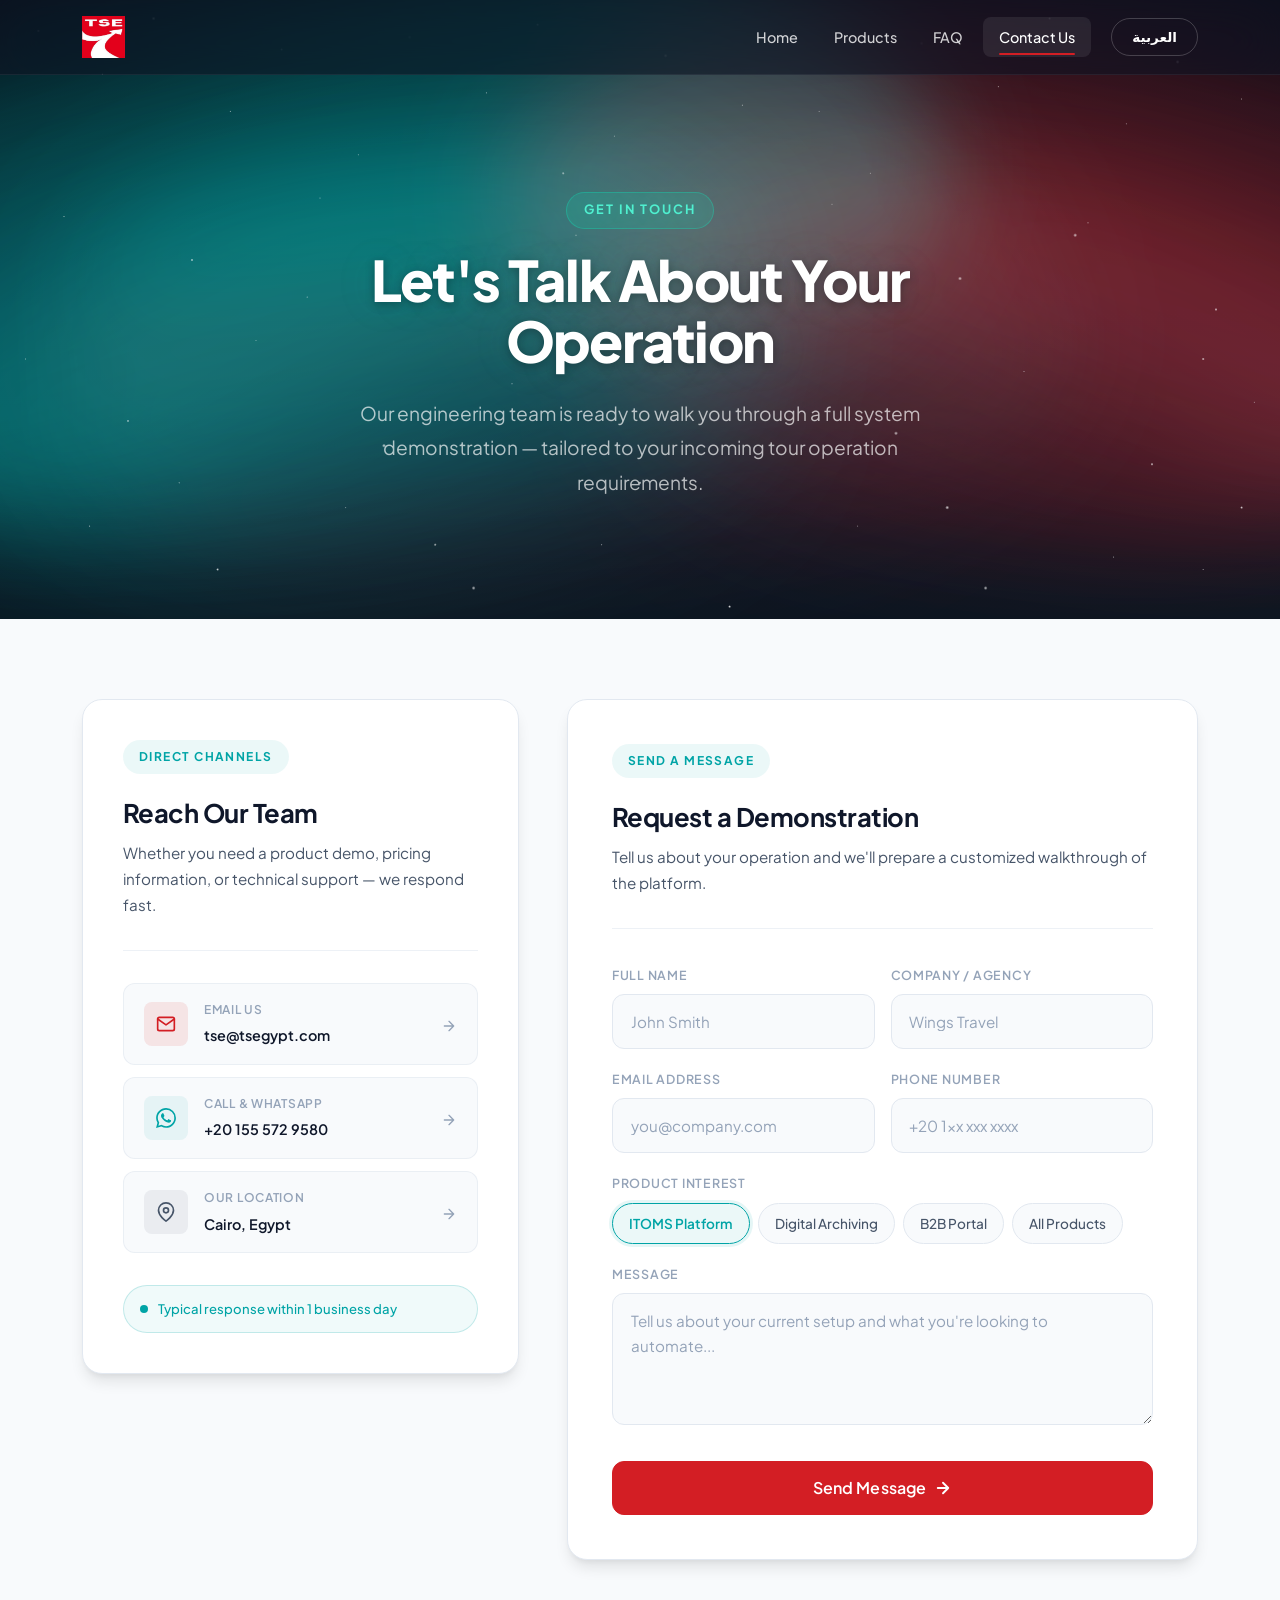
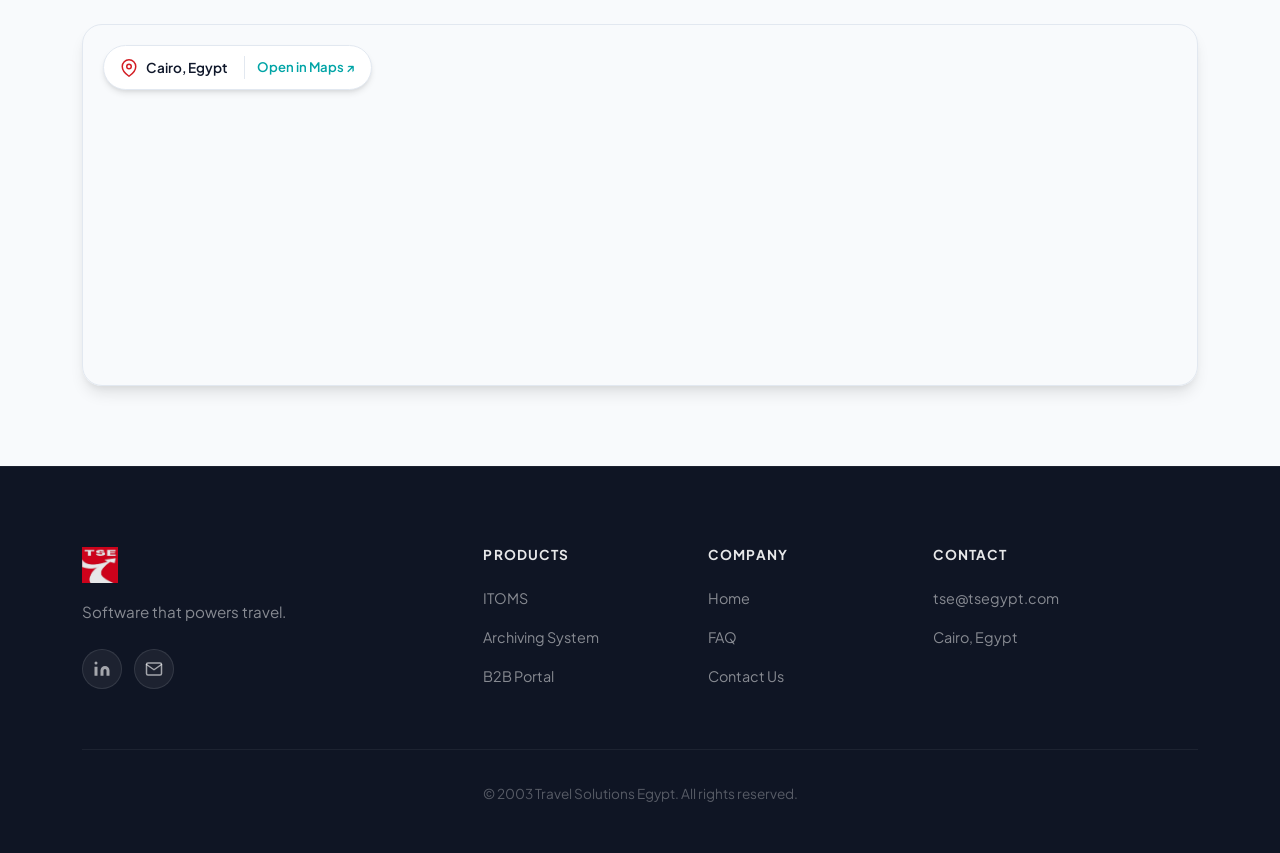
==== contact.html @ 6a57d306 "v0.8" ====
<!DOCTYPE html>
<html lang="en" dir="ltr" id="theme-html">

<head>
    <meta charset="UTF-8">
    <meta name="viewport" content="width=device-width, initial-scale=1.0">
    <meta name="description"
        content="Contact Travel Solutions Egypt — Get in touch with our engineering team for a system demonstration.">
    <title>Contact Us | TSE — Travel Solutions Egypt</title>
    <link rel="stylesheet" href="bootstrap-5.3.8-dist/css/bootstrap.min.css" id="bootstrap-ltr">
    <link rel="stylesheet" href="bootstrap-5.3.8-dist/css/bootstrap.rtl.min.css" id="bootstrap-rtl" disabled>
    <link rel="stylesheet" href="style.css">
    <link rel="stylesheet" href="contact.css">
    <link rel="preconnect" href="https://fonts.googleapis.com">
    <link rel="preconnect" href="https://fonts.gstatic.com" crossorigin>
    <script>
        (function () {
            const savedLang = localStorage.getItem('selectedLang') || 'en';
            if (savedLang === 'ar') {
                // 1. Set document attributes immediately
                document.documentElement.setAttribute('lang', 'ar');
                document.documentElement.setAttribute('dir', 'rtl');
                document.documentElement.classList.add('lang-loading');

                // 2. Disable LTR and enable RTL CSS immediately before layout builds
                const ltrCss = document.getElementById('bootstrap-ltr');
                const rtlCss = document.getElementById('bootstrap-rtl');
                if (ltrCss) ltrCss.setAttribute('disabled', 'true');
                if (rtlCss) rtlCss.removeAttribute('disabled');
            }
        })();
    </script>

    <style>
        .lang-loading body {
            opacity: 0 !important;
            visibility: hidden !important;
            transition: none !important;
        }
    </style>
</head>

<!-- data-active-page tells script.js to keep "Contact Us" highlighted no matter how far you scroll -->

<body data-active-page="contact.html">

    <!-- Back to Top Button -->
    <button id="back-to-top" class="back-to-top" aria-label="Back to top">
        <svg width="20" height="20" viewBox="0 0 24 24" fill="none" stroke="currentColor" stroke-width="2.5"
            stroke-linecap="round" stroke-linejoin="round">
            <path d="M18 15l-6-6-6 6" />
        </svg>
    </button>

    <!-- ========================================== -->
    <!--  CONTACT HERO                              -->
    <!-- ========================================== -->
    <header class="blended-hero-zone contact-hero-zone">
        <!-- Animated Background Elements -->
        <div class="hero-bg-elements">
            <div class="hero-orb orb-1"></div>
            <div class="hero-orb orb-2"></div>
            <div class="hero-orb orb-3"></div>
            <div class="hero-orb orb-4"></div>
            <div class="hero-orb orb-5"></div>
            <div class="hero-grid-overlay"></div>
        </div>

        <!-- Glass Navigation -->
        <nav class="navbar navbar-expand-lg navbar-dark navbar-glass fixed-top" id="main-nav">
            <div class="container">
                <a class="navbar-brand py-0" href="index.html">
                    <img src="images/TSE-Logo.png" alt="Travel Solutions Egypt" class="navbar-logo">
                </a>
                <button class="navbar-toggler border-0" type="button" data-bs-toggle="collapse"
                    data-bs-target="#navbarNav" aria-label="Toggle navigation">
                    <span class="navbar-toggler-icon"></span>
                </button>
                <div class="collapse navbar-collapse" id="navbarNav">
                    <ul class="navbar-nav ms-auto align-items-lg-center gap-1">
                        <li class="nav-item"><a class="nav-link" href="index.html" data-key="nav-home">Home</a></li>
                        <li class="nav-item"><a class="nav-link" href="products.html"
                                data-key="nav-products">Products</a></li>
                        <li class="nav-item"><a class="nav-link" href="faq.html" data-key="nav-faq">FAQ</a></li>
                        <li class="nav-item"><a class="nav-link active" href="contact.html"
                                data-key="nav-contact">Contact Us</a></li>
                        <li class="nav-item ms-lg-3">
                            <button class="lang-toggle-btn" id="lang-toggler" aria-label="Toggle language">
                                <span class="lang-toggle-text" data-key="toggleBtn">العربية</span>
                            </button>
                        </li>
                    </ul>
                </div>
            </div>
        </nav>

        <!-- Hero Text -->
        <div class="container">
            <div class="row justify-content-center text-center">
                <div class="col-lg-7 animate-on-scroll" data-animation="fade-up">
                    <span class="hero-eyebrow" data-key="contact-eyebrow">Get In Touch</span>
                    <h1 class="hero-title" data-key="contact-hero-title">Let's Talk About Your Operation</h1>
                    <p class="hero-description mx-auto" data-key="contact-hero-desc">
                        Our engineering team is ready to walk you through a full system demonstration — tailored to your
                        incoming tour operation requirements.
                    </p>
                </div>
            </div>
        </div>
    </header>

    <!-- ========================================== -->
    <!--  CONTACT MAIN CONTENT                      -->
    <!-- ========================================== -->
    <section class="contact-main-section">
        <div class="container">
            <div class="row g-5 align-items-start">

                <!-- LEFT: Contact Info -->
                <div class="col-lg-5 animate-on-scroll" data-animation="fade-right">
                    <div class="contact-info-panel">
                        <div class="contact-info-header">
                            <span class="section-eyebrow" data-key="contact-info-badge">Direct Channels</span>
                            <h2 class="contact-info-title" data-key="contact-info-title">Reach Our Team</h2>
                            <p class="contact-info-desc" data-key="contact-info-desc">
                                Whether you need a product demo, pricing information, or technical support — we respond
                                fast.
                            </p>
                        </div>

                        <div class="contact-channels">

                            <!-- Email -->
                            <a href="mailto:tse@tsegypt.com" class="contact-channel-item">
                                <div class="channel-icon-wrap channel-icon-red">
                                    <svg viewBox="0 0 24 24" fill="none" stroke="currentColor" stroke-width="2"
                                        stroke-linecap="round" stroke-linejoin="round">
                                        <path
                                            d="M4 4h16c1.1 0 2 .9 2 2v12c0 1.1-.9 2-2 2H4c-1.1 0-2-.9-2-2V6c0-1.1.9-2 2-2z" />
                                        <polyline points="22,6 12,13 2,6" />
                                    </svg>
                                </div>
                                <div class="channel-detail">
                                    <span class="channel-label" data-key="channel-email-label">Email Us</span>
                                    <span class="channel-value">tse@tsegypt.com</span>
                                </div>
                                <div class="channel-arrow">
                                    <svg width="16" height="16" viewBox="0 0 24 24" fill="none" stroke="currentColor"
                                        stroke-width="2" stroke-linecap="round" stroke-linejoin="round">
                                        <path d="M5 12h14M12 5l7 7-7 7" />
                                    </svg>
                                </div>
                            </a>

                            <!-- Phone / WhatsApp -->
                            <a href="https://wa.me/201555729580" target="_blank" class="contact-channel-item">
                                <div class="channel-icon-wrap channel-icon-teal">
                                    <svg viewBox="0 0 24 24" fill="currentColor">
                                        <path
                                            d="M17.472 14.382c-.297-.149-1.758-.867-2.03-.967-.273-.099-.471-.148-.67.15-.197.297-.767.966-.94 1.164-.173.199-.347.223-.644.075-.297-.15-1.255-.463-2.39-1.475-.883-.788-1.48-1.761-1.653-2.059-.173-.297-.018-.458.13-.606.134-.133.298-.347.446-.52.149-.174.198-.298.298-.497.099-.198.05-.371-.025-.52-.075-.149-.669-1.612-.916-2.207-.242-.579-.487-.5-.669-.51-.173-.008-.371-.01-.57-.01-.198 0-.52.074-.792.372-.272.297-1.04 1.016-1.04 2.479 0 1.462 1.065 2.875 1.213 3.074.149.198 2.096 3.2 5.077 4.487.709.306 1.262.489 1.694.625.712.227 1.36.195 1.871.118.571-.085 1.758-.719 2.006-1.413.248-.694.248-1.289.173-1.413-.074-.124-.272-.198-.57-.347m-5.421 7.403h-.004a9.87 9.87 0 01-5.031-1.378l-.361-.214-3.741.982.998-3.648-.235-.374a9.86 9.86 0 01-1.51-5.26c.001-5.45 4.436-9.884 9.888-9.884 2.64 0 5.122 1.03 6.988 2.898a9.825 9.825 0 012.893 6.994c-.003 5.45-4.437 9.884-9.885 9.884m8.413-18.297A11.815 11.815 0 0012.05 0C5.495 0 .16 5.335.157 11.892c0 2.096.547 4.142 1.588 5.945L.057 24l6.305-1.654a11.882 11.882 0 005.683 1.448h.005c6.554 0 11.89-5.335 11.893-11.893a11.821 11.821 0 00-3.48-8.413z" />
                                    </svg>
                                </div>
                                <div class="channel-detail">
                                    <span class="channel-label" data-key="channel-phone-label">Call & WhatsApp</span>
                                    <span class="channel-value" id="whatsappNo" dir="ltr">+20 155 572 9580</span>
                                </div>
                                <div class="channel-arrow">
                                    <svg width="16" height="16" viewBox="0 0 24 24" fill="none" stroke="currentColor"
                                        stroke-width="2" stroke-linecap="round" stroke-linejoin="round">
                                        <path d="M5 12h14M12 5l7 7-7 7" />
                                    </svg>
                                </div>
                            </a>

                            <!-- Location -->
                            <a href="https://maps.app.goo.gl/PY34VGBXzqY2Aspt9" target="_blank"
                                class="contact-channel-item">
                                <div class="channel-icon-wrap channel-icon-neutral">
                                    <svg viewBox="0 0 24 24" fill="none" stroke="currentColor" stroke-width="2"
                                        stroke-linecap="round" stroke-linejoin="round">
                                        <path d="M21 10c0 7-9 13-9 13s-9-6-9-13a9 9 0 0 1 18 0z" />
                                        <circle cx="12" cy="10" r="3" />
                                    </svg>
                                </div>
                                <div class="channel-detail">
                                    <span class="channel-label" data-key="channel-location-label">Our Location</span>
                                    <span class="channel-value" data-key="channel-location-value">Cairo, Egypt</span>
                                </div>
                                <div class="channel-arrow">
                                    <svg width="16" height="16" viewBox="0 0 24 24" fill="none" stroke="currentColor"
                                        stroke-width="2" stroke-linecap="round" stroke-linejoin="round">
                                        <path d="M5 12h14M12 5l7 7-7 7" />
                                    </svg>
                                </div>
                            </a>

                        </div>

                        <!-- Response time badge -->
                        <div class="response-badge">
                            <div class="response-dot"></div>
                            <span data-key="contact-response-time">Typical response within 1 business day</span>
                        </div>
                    </div>
                </div>

                <!-- RIGHT: Contact Form -->
                <div class="col-lg-7 animate-on-scroll" data-animation="fade-left">
                    <div class="contact-form-panel">

                        <div class="form-panel-header">
                            <span class="section-eyebrow" data-key="contact-form-badge">Send a Message</span>
                            <h2 class="form-panel-title" data-key="contact-form-title">Request a Demonstration</h2>
                            <p class="form-panel-desc" data-key="contact-form-desc">
                                Tell us about your operation and we'll prepare a customized walkthrough of the platform.
                            </p>
                        </div>

                        <form id="contact-form" novalidate>
                            <div class="row g-3">
                                <div class="col-sm-6">
                                    <div class="tse-form-group">
                                        <label class="tse-label" for="contact-name" data-key="form-name-label">Full
                                            Name</label>
                                        <input type="text" id="contact-name" name="name" class="tse-input"
                                            placeholder="John Smith" required autocomplete="name">
                                    </div>
                                </div>
                                <div class="col-sm-6">
                                    <div class="tse-form-group">
                                        <label class="tse-label" for="contact-company"
                                            data-key="form-company-label">Company / Agency</label>
                                        <input type="text" id="contact-company" name="company" class="tse-input"
                                            placeholder="Wings Travel" autocomplete="organization">
                                    </div>
                                </div>
                                <div class="col-sm-6">
                                    <div class="tse-form-group">
                                        <label class="tse-label" for="contact-email" data-key="form-email-label">Email
                                            Address</label>
                                        <input type="email" id="contact-email" name="email" class="tse-input"
                                            placeholder="you@company.com" required autocomplete="email">
                                    </div>
                                </div>
                                <div class="col-sm-6">
                                    <div class="tse-form-group">
                                        <label class="tse-label" for="contact-phone" data-key="form-phone-label">Phone
                                            Number</label>
                                        <input type="tel" id="contact-phone" name="phone" class="tse-input"
                                            placeholder="+20 1xx xxx xxxx" autocomplete="tel">
                                    </div>
                                </div>
                                <div class="col-12">
                                    <div class="tse-form-group">
                                        <label class="tse-label" data-key="form-interest-label">Product Interest</label>
                                        <div class="product-chips" role="group">
                                            <button type="button" class="product-chip active" data-value="ITOMS">ITOMS
                                                Platform</button>
                                            <button type="button" class="product-chip" data-value="Archiving">Digital
                                                Archiving</button>
                                            <button type="button" class="product-chip" data-value="B2B">B2B
                                                Portal</button>
                                            <button type="button" class="product-chip" data-value="All">All
                                                Products</button>
                                        </div>
                                        <input type="hidden" id="selected-product" name="product" value="ITOMS">
                                    </div>
                                </div>
                                <div class="col-12">
                                    <div class="tse-form-group">
                                        <label class="tse-label" for="contact-message"
                                            data-key="form-message-label">Message</label>
                                        <textarea id="contact-message" name="message" class="tse-input tse-textarea"
                                            rows="4"
                                            placeholder="Tell us about your current setup and what you're looking to automate..."
                                            required></textarea>
                                    </div>
                                </div>
                                <div class="col-12">
                                    <button type="submit" class="btn btn-red-action btn-lg w-100 contact-submit-btn"
                                        id="submit-btn">
                                        <span data-key="form-submit-label">Send Message</span>
                                        <svg width="18" height="18" viewBox="0 0 24 24" fill="none"
                                            stroke="currentColor" stroke-width="2.5" stroke-linecap="round"
                                            stroke-linejoin="round">
                                            <path d="M5 12h14M12 5l7 7-7 7" />
                                        </svg>
                                    </button>
                                </div>
                            </div>
                        </form>

                        <!-- Success State -->
                        <div class="form-success-state" id="form-success" hidden>
                            <div class="success-icon-wrap">
                                <svg width="32" height="32" viewBox="0 0 24 24" fill="none" stroke="currentColor"
                                    stroke-width="2.5" stroke-linecap="round" stroke-linejoin="round">
                                    <polyline points="20 6 9 17 4 12" />
                                </svg>
                            </div>
                            <h3 data-key="form-success-title">Message Sent!</h3>
                            <p data-key="form-success-desc">Thank you for reaching out. Our team will get back to you
                                within one business day.</p>
                        </div>

                    </div>
                </div>

            </div>
        </div>
    </section>

    <!-- ========================================== -->
    <!--  MAP STRIP                                  -->
    <!-- ========================================== -->
    <section class="map-section animate-on-scroll" data-animation="fade-up">
        <div class="container">
            <div class="map-wrapper">
                <!-- Clickable overlay link -->
                <a href="https://maps.app.goo.gl/PY34VGBXzqY2Aspt9" target="_blank" rel="noopener"
                    class="map-clickable-overlay" aria-label="Open location in Google Maps">
                    <span class="map-overlay-hint">
                        <svg width="20" height="20" viewBox="0 0 24 24" fill="none" stroke="currentColor"
                            stroke-width="2" stroke-linecap="round" stroke-linejoin="round">
                            <path d="M18 13v6a2 2 0 0 1-2 2H5a2 2 0 0 1-2-2V8a2 2 0 0 1 2-2h6" />
                            <polyline points="15 3 21 3 21 9" />
                            <line x1="10" y1="14" x2="21" y2="3" />
                        </svg>
                        <span data-key="map-open">Open in Maps ↗</span>
                    </span>
                </a>

                <div class="map-label-overlay">
                    <div class="map-label-content">
                        <svg width="18" height="18" viewBox="0 0 24 24" fill="none" stroke="currentColor"
                            stroke-width="2" stroke-linecap="round" stroke-linejoin="round">
                            <path d="M21 10c0 7-9 13-9 13s-9-6-9-13a9 9 0 0 1 18 0z" />
                            <circle cx="12" cy="10" r="3" />
                        </svg>
                        <span data-key="map-label">Cairo, Egypt</span>
                        <a href="https://maps.app.goo.gl/PY34VGBXzqY2Aspt9" target="_blank" rel="noopener"
                            class="map-open-link" data-key="map-open">Open in Maps ↗</a>
                    </div>
                </div>

                <iframe
                    src="https://www.google.com/maps/embed?pb=!1m18!1m12!1m3!1d110502.46789574597!2d31.18394905!3d30.05946025!2m3!1f0!2f0!3f0!3m2!1i1024!2i768!4f13.1!3m3!1m2!1s0x14583fa60b21beeb%3A0x79dfb296e8423bba!2sCairo%2C%20Cairo%20Governorate%2C%20Egypt!5e0!3m2!1sen!2seg!4v1700000000000!5m2!1sen!2seg"
                    width="100%" height="360" style="border:0;" allowfullscreen="" loading="lazy"
                    referrerpolicy="no-referrer-when-downgrade" title="TSE Location — Cairo, Egypt">
                </iframe>
            </div>
        </div>
    </section>

    <!-- ========================================== -->
    <!--  FOOTER  (identical to index.html)         -->
    <!-- ========================================== -->
    <!-- ========================================== -->
    <!--                 FOOTER                       -->
    <!-- ========================================== -->
    <footer class="site-footer">
        <div class="container">
            <div class="footer-grid">
                <div class="footer-brand">
                    <img src="images/TSE-Logo.png" alt="Travel Solutions Egypt" class="footer-logo">
                    <p class="footer-tagline">Software that powers travel.</p>
                    <div class="footer-social">
                        <a href="https://www.linkedin.com/company/travel-solutions-egypt" aria-label="LinkedIn"
                            class="social-link">
                            <svg viewBox="0 0 24 24" fill="currentColor">
                                <path
                                    d="M16 8a6 6 0 0 1 6 6v7h-4v-7a2 2 0 0 0-2-2 2 2 0 0 0-2 2v7h-4v-7a6 6 0 0 1 6-6z" />
                                <rect x="2" y="9" width="4" height="12" />
                                <circle cx="4" cy="4" r="2" />
                            </svg>
                        </a>

                        <a href="mailto:tse@tsegypt.com" aria-label="Email" class="social-link">
                            <svg viewBox="0 0 24 24" fill="none" stroke="currentColor" stroke-width="2"
                                stroke-linecap="round" stroke-linejoin="round">
                                <path d="M4 4h16c1.1 0 2 .9 2 2v12c0 1.1-.9 2-2 2H4c-1.1 0-2-.9-2-2V6c0-1.1.9-2 2-2z" />
                                <polyline points="22,6 12,13 2,6" />
                            </svg>
                        </a>
                    </div>
                </div>
                <div class="footer-links">
                    <h4 class="footer-heading" data-key="footer-products">Products</h4>
                    <ul>
                        <li><a href="products.html" data-key="footer-itoms">ITOMS</a></li>
                        <li><a href="products.html" data-key="footer-Archiving-System">Archiving System</a></li>
                        <li><a href="products.html" data-key="footer-B2B-Portal">B2B Portal</a></li>
                    </ul>
                </div>
                <div class="footer-links">
                    <h4 class="footer-heading" data-key="footer-company">Company</h4>
                    <ul>
                        <li><a href="index.html" data-key="nav-home">Home</a></li>
                        <li><a href="faq.html" data-key="nav-faq">FAQ</a></li>
                        <li><a href="contact.html" data-key="nav-contact">Contact Us</a></li>
                    </ul>
                </div>
                <div class="footer-links">
                    <h4 class="footer-heading" data-key="footer-contact">Contact</h4>
                    <ul>
                        <li><a href="mailto:tse@tsegypt.com">tse@tsegypt.com</a></li>
                        <li><span>Cairo, Egypt</span></li>
                    </ul>
                </div>
            </div>
            <div class="footer-bottom">
                <p data-key="footer-text">&copy; 2003 Travel Solutions Egypt. All rights reserved.</p>
            </div>
        </div>
    </footer>

    <script src="bootstrap-5.3.8-dist/js/bootstrap.bundle.min.js"></script>
    <script src="translations.js"></script>
    <script src="script.js"></script>
    <script src="contact.js"></script>

</body>

</html>
---- style.css ----
/* ========================================== */
/* TSE DESIGN SYSTEM v3.0                     */
/* ========================================== */
@import url('https://fonts.googleapis.com/css2?family=Plus+Jakarta+Sans:wght@300;400;500;600;700;800&display=swap');
@import url('https://fonts.googleapis.com/css2?family=Noto+Sans:ital,wght@0,100..900;1,100..900&display=swap');
@import url('https://fonts.googleapis.com/css2?family=Noto+Sans+Arabic:wght@300;400;500;600;700;800&display=swap');
:root {
    --canvas-dark-indigo: #0F1524;
    --canvas-emerald-glow: #044E44;
    --brand-red: #D31E24;
    --brand-red-hover: #B51419;
    --brand-red-light: rgba(211, 30, 36, 0.1);
    --itoms-teal: #00A4A6;
    --itoms-teal-light: rgba(0, 164, 166, 0.08);
    --itoms-teal-glow: rgba(0, 164, 166, 0.25);
    --light-bg: #F8FAFC;
    --light-card: #FFFFFF;
    --light-border: #E2E8F0;
    --light-border-subtle: rgba(226, 232, 240, 0.6);
    --text-heading: #0F172A;
    --text-body: #475569;
    --text-muted: #94A3B8;
    --text-white: #FFFFFF;
    --space-xs: 0.5rem;
    --space-sm: 1rem;
    --space-md: 2rem;
    --space-lg: 4rem;
    --space-xl: 6rem;
    --space-2xl: 8rem;
    --ease-out-expo: cubic-bezier(0.16, 1, 0.3, 1);
    --ease-out-quart: cubic-bezier(0.165, 0.84, 0.44, 1);
    --duration-fast: 0.2s;
    --duration-normal: 0.4s;
    --duration-slow: 0.8s;
    --shadow-sm: 0 1px 2px 0 rgba(0, 0, 0, 0.05);
    --shadow-md: 0 4px 6px -1px rgba(0, 0, 0, 0.1), 0 2px 4px -1px rgba(0, 0, 0, 0.06);
    --shadow-lg: 0 10px 15px -3px rgba(0, 0, 0, 0.1), 0 4px 6px -2px rgba(0, 0, 0, 0.05);
    --shadow-xl: 0 20px 25px -5px rgba(0, 0, 0, 0.1), 0 10px 10px -5px rgba(0, 0, 0, 0.04);
    --shadow-glow-red: 0 0 40px rgba(211, 30, 36, 0.15);
    --shadow-glow-teal: 0 0 30px rgba(0, 164, 166, 0.12);
    --radius-sm: 8px;
    --radius-md: 12px;
    --radius-lg: 16px;
    --radius-xl: 20px;
    --radius-full: 9999px;
}

*,
*::before,
*::after {
    box-sizing: border-box;
}

html {
    scroll-behavior: smooth;
    -webkit-font-smoothing: antialiased;
    -moz-osx-font-smoothing: grayscale;
}

body {
    font-family: 'Plus Jakarta Sans', system-ui, -apple-system, sans-serif !important;
    background-color: var(--light-bg);
    color: var(--text-body);
    line-height: 1.7;
    overflow-x: hidden;
}

::selection {
    background: var(--itoms-teal);
    color: white;
}

::-webkit-scrollbar {
    width: 8px;
}

::-webkit-scrollbar-track {
    background: var(--light-bg);
}

::-webkit-scrollbar-thumb {
    background: var(--light-border);
    border-radius: var(--radius-full);
}

::-webkit-scrollbar-thumb:hover {
    background: var(--text-muted);
}

/* ========================================== */
/* HERO SECTION - AURORA BOREALIS             */
/* ========================================== */
.blended-hero-zone {
    position: relative;
    background: linear-gradient(180deg, #060a14 0%, #080d18 25%, #0a111f 50%, #0c1422 75%, #0a1520 100%);
    color: var(--text-white);
    padding: 8rem 0 8rem 0 !important;
    overflow: hidden;
    min-height: 100vh;
    display: flex;
    align-items: center;
}

.blended-hero-zone .container {
    position: relative;
    z-index: 10;
}

/* Aurora Background Layers */
.hero-bg-elements {
    position: absolute;
    inset: 0;
    pointer-events: none;
    overflow: hidden;
    z-index: 1;
}

/* Aurora Curtain 1 - Teal/Cyan (left sweep) */
.hero-orb {
    position: absolute;
    border-radius: 50%;
    filter: blur(100px);
    opacity: 0.6;
}

.orb-1 {
    width: 1200px;
    height: 600px;
    background: linear-gradient(165deg,
            transparent 0%,
            rgba(0, 164, 166, 0.15) 15%,
            rgba(0, 200, 190, 0.45) 30%,
            rgba(0, 164, 166, 0.55) 45%,
            rgba(0, 220, 210, 0.4) 60%,
            rgba(0, 164, 166, 0.2) 75%,
            transparent 100%);
    top: -8%;
    left: -20%;
    border-radius: 60% 40% 70% 30%;
    filter: blur(45px);
    animation: auroraWave1 16s ease-in-out infinite;
    transform-origin: center;
    mix-blend-mode: screen;
}

/* Aurora Curtain 2 - Red/Brand (right sweep) */
.orb-2 {
    width: 1100px;
    height: 550px;
    background: linear-gradient(195deg,
            transparent 0%,
            rgba(211, 30, 36, 0.1) 10%,
            rgba(230, 50, 60, 0.35) 25%,
            rgba(211, 30, 36, 0.5) 40%,
            rgba(255, 60, 70, 0.4) 55%,
            rgba(211, 30, 36, 0.25) 70%,
            transparent 100%);
    top: 0%;
    right: -25%;
    border-radius: 40% 60% 30% 70%;
    filter: blur(50px);
    animation: auroraWave2 18s ease-in-out infinite;
    animation-delay: -3s;
    transform-origin: center;
    mix-blend-mode: screen;
}

/* Aurora Curtain 3 - Teal + Red blend (center arch) */
.orb-3 {
    width: 1000px;
    height: 500px;
    background: linear-gradient(175deg,
            transparent 0%,
            rgba(0, 164, 166, 0.2) 15%,
            rgba(0, 200, 180, 0.35) 30%,
            rgba(211, 30, 36, 0.25) 45%,
            rgba(0, 164, 166, 0.3) 60%,
            rgba(230, 50, 60, 0.15) 75%,
            transparent 100%);
    top: 15%;
    left: 5%;
    border-radius: 50% 50% 60% 40%;
    filter: blur(55px);
    animation: auroraWave3 20s ease-in-out infinite;
    animation-delay: -7s;
    transform-origin: center;
    mix-blend-mode: screen;
}

/* Aurora Curtain 4 - Teal glow (lower left) */
.orb-4 {
    width: 900px;
    height: 450px;
    background: linear-gradient(150deg,
            transparent 0%,
            rgba(0, 180, 170, 0.3) 20%,
            rgba(0, 220, 200, 0.45) 40%,
            rgba(0, 164, 166, 0.35) 60%,
            transparent 100%);
    bottom: 5%;
    left: -10%;
    border-radius: 70% 30% 50% 50%;
    filter: blur(60px);
    animation: auroraWave4 14s ease-in-out infinite;
    animation-delay: -5s;
    transform-origin: center;
    mix-blend-mode: screen;
}

/* Aurora Curtain 5 - Red glow (lower right) */
.orb-5 {
    width: 850px;
    height: 400px;
    background: linear-gradient(210deg,
            transparent 0%,
            rgba(211, 30, 36, 0.2) 15%,
            rgba(255, 70, 80, 0.4) 35%,
            rgba(211, 30, 36, 0.3) 55%,
            transparent 100%);
    bottom: 10%;
    right: -15%;
    border-radius: 30% 70% 60% 40%;
    filter: blur(55px);
    animation: auroraWave5 17s ease-in-out infinite;
    animation-delay: -10s;
    transform-origin: center;
    mix-blend-mode: screen;
}

/* Aurora Wave Animations */
@keyframes auroraWave1 {

    0%,
    100% {
        transform: translateX(0) translateY(0) scale(1) rotate(-5deg) skewX(5deg);
        opacity: 0.6;
    }

    15% {
        transform: translateX(80px) translateY(-25px) scale(1.06) rotate(-2deg) skewX(8deg);
        opacity: 0.8;
    }

    30% {
        transform: translateX(-40px) translateY(35px) scale(0.94) rotate(-8deg) skewX(3deg);
        opacity: 0.65;
    }

    50% {
        transform: translateX(50px) translateY(-15px) scale(1.03) rotate(-4deg) skewX(6deg);
        opacity: 0.75;
    }

    70% {
        transform: translateX(-25px) translateY(20px) scale(0.97) rotate(-6deg) skewX(4deg);
        opacity: 0.6;
    }

    85% {
        transform: translateX(35px) translateY(-10px) scale(1.01) rotate(-3deg) skewX(7deg);
        opacity: 0.7;
    }
}

@keyframes auroraWave2 {

    0%,
    100% {
        transform: translateX(0) translateY(0) scale(1) rotate(5deg) skewX(-5deg);
        opacity: 0.55;
    }

    20% {
        transform: translateX(-60px) translateY(30px) scale(1.1) rotate(2deg) skewX(-8deg);
        opacity: 0.75;
    }

    40% {
        transform: translateX(35px) translateY(-20px) scale(0.93) rotate(8deg) skewX(-3deg);
        opacity: 0.6;
    }

    60% {
        transform: translateX(-45px) translateY(15px) scale(1.05) rotate(4deg) skewX(-6deg);
        opacity: 0.7;
    }

    80% {
        transform: translateX(25px) translateY(-5px) scale(0.98) rotate(6deg) skewX(-4deg);
        opacity: 0.55;
    }
}

@keyframes auroraWave3 {

    0%,
    100% {
        transform: translateX(0) translateY(0) scale(1) rotate(-2deg);
        opacity: 0.5;
    }

    15% {
        transform: translateX(50px) translateY(-35px) scale(1.12) rotate(2deg);
        opacity: 0.7;
    }

    30% {
        transform: translateX(-30px) translateY(25px) scale(0.9) rotate(-5deg);
        opacity: 0.55;
    }

    45% {
        transform: translateX(65px) translateY(-15px) scale(1.06) rotate(1deg);
        opacity: 0.65;
    }

    60% {
        transform: translateX(-20px) translateY(30px) scale(0.95) rotate(-3deg);
        opacity: 0.5;
    }

    75% {
        transform: translateX(40px) translateY(-20px) scale(1.03) rotate(0deg);
        opacity: 0.6;
    }

    90% {
        transform: translateX(-10px) translateY(10px) scale(0.98) rotate(-2deg);
        opacity: 0.52;
    }
}

@keyframes auroraWave4 {

    0%,
    100% {
        transform: translateX(0) translateY(0) scale(1) rotate(3deg) skewX(-3deg);
        opacity: 0.45;
    }

    25% {
        transform: translateX(-40px) translateY(-20px) scale(1.08) rotate(6deg) skewX(-6deg);
        opacity: 0.65;
    }

    50% {
        transform: translateX(30px) translateY(15px) scale(0.95) rotate(1deg) skewX(-2deg);
        opacity: 0.5;
    }

    75% {
        transform: translateX(-20px) translateY(-10px) scale(1.04) rotate(4deg) skewX(-5deg);
        opacity: 0.6;
    }
}

@keyframes auroraWave5 {

    0%,
    100% {
        transform: translateX(0) translateY(0) scale(1) rotate(-4deg) skewX(4deg);
        opacity: 0.4;
    }

    20% {
        transform: translateX(45px) translateY(20px) scale(1.06) rotate(-1deg) skewX(7deg);
        opacity: 0.6;
    }

    40% {
        transform: translateX(-25px) translateY(-15px) scale(0.94) rotate(-6deg) skewX(2deg);
        opacity: 0.45;
    }

    60% {
        transform: translateX(35px) translateY(10px) scale(1.02) rotate(-3deg) skewX(5deg);
        opacity: 0.55;
    }

    80% {
        transform: translateX(-15px) translateY(-5px) scale(0.97) rotate(-5deg) skewX(3deg);
        opacity: 0.42;
    }
}

/* Stars overlay - many more stars */
.hero-grid-overlay {
    position: absolute;
    inset: 0;
    background-image:
        /* Row 1 */
        radial-gradient(1.5px 1.5px at 3% 5%, rgba(255, 255, 255, 0.9), transparent),
        radial-gradient(1px 1px at 8% 12%, rgba(255, 255, 255, 0.6), transparent),
        radial-gradient(2px 2px at 12% 3%, rgba(255, 255, 255, 0.8), transparent),
        radial-gradient(1px 1px at 18% 18%, rgba(255, 255, 255, 0.5), transparent),
        radial-gradient(1.5px 1.5px at 22% 8%, rgba(255, 255, 255, 0.9), transparent),
        radial-gradient(1px 1px at 28% 25%, rgba(255, 255, 255, 0.4), transparent),
        radial-gradient(2px 2px at 32% 6%, rgba(255, 255, 255, 0.7), transparent),
        radial-gradient(1px 1px at 38% 15%, rgba(255, 255, 255, 0.5), transparent),
        radial-gradient(1.5px 1.5px at 42% 4%, rgba(255, 255, 255, 0.9), transparent),
        radial-gradient(1px 1px at 48% 22%, rgba(255, 255, 255, 0.4), transparent),
        radial-gradient(2px 2px at 52% 9%, rgba(255, 255, 255, 0.8), transparent),
        radial-gradient(1px 1px at 58% 17%, rgba(255, 255, 255, 0.5), transparent),
        radial-gradient(1.5px 1.5px at 62% 5%, rgba(255, 255, 255, 0.9), transparent),
        radial-gradient(1px 1px at 68% 28%, rgba(255, 255, 255, 0.4), transparent),
        radial-gradient(2px 2px at 72% 7%, rgba(255, 255, 255, 0.7), transparent),
        radial-gradient(1px 1px at 78% 14%, rgba(255, 255, 255, 0.5), transparent),
        radial-gradient(1.5px 1.5px at 82% 3%, rgba(255, 255, 255, 0.9), transparent),
        radial-gradient(1px 1px at 88% 20%, rgba(255, 255, 255, 0.4), transparent),
        radial-gradient(2px 2px at 92% 10%, rgba(255, 255, 255, 0.8), transparent),
        radial-gradient(1px 1px at 97% 16%, rgba(255, 255, 255, 0.5), transparent),
        /* Row 2 */
        radial-gradient(1px 1px at 5% 35%, rgba(255, 255, 255, 0.6), transparent),
        radial-gradient(1.5px 1.5px at 15% 42%, rgba(255, 255, 255, 0.8), transparent),
        radial-gradient(1px 1px at 25% 32%, rgba(255, 255, 255, 0.4), transparent),
        radial-gradient(2px 2px at 35% 48%, rgba(255, 255, 255, 0.7), transparent),
        radial-gradient(1px 1px at 45% 38%, rgba(255, 255, 255, 0.5), transparent),
        radial-gradient(1.5px 1.5px at 55% 52%, rgba(255, 255, 255, 0.9), transparent),
        radial-gradient(1px 1px at 65% 33%, rgba(255, 255, 255, 0.4), transparent),
        radial-gradient(2px 2px at 75% 45%, rgba(255, 255, 255, 0.7), transparent),
        radial-gradient(1px 1px at 85% 36%, rgba(255, 255, 255, 0.5), transparent),
        radial-gradient(1.5px 1.5px at 95% 50%, rgba(255, 255, 255, 0.8), transparent),
        /* Row 3 */
        radial-gradient(1px 1px at 2% 58%, rgba(255, 255, 255, 0.5), transparent),
        radial-gradient(1.5px 1.5px at 10% 68%, rgba(255, 255, 255, 0.7), transparent),
        radial-gradient(1px 1px at 20% 55%, rgba(255, 255, 255, 0.4), transparent),
        radial-gradient(2px 2px at 30% 72%, rgba(255, 255, 255, 0.8), transparent),
        radial-gradient(1px 1px at 40% 62%, rgba(255, 255, 255, 0.5), transparent),
        radial-gradient(1.5px 1.5px at 50% 78%, rgba(255, 255, 255, 0.9), transparent),
        radial-gradient(1px 1px at 60% 58%, rgba(255, 255, 255, 0.4), transparent),
        radial-gradient(2px 2px at 70% 70%, rgba(255, 255, 255, 0.7), transparent),
        radial-gradient(1px 1px at 80% 60%, rgba(255, 255, 255, 0.5), transparent),
        radial-gradient(1.5px 1.5px at 90% 75%, rgba(255, 255, 255, 0.8), transparent),
        radial-gradient(1px 1px at 98% 65%, rgba(255, 255, 255, 0.4), transparent),
        /* Row 4 */
        radial-gradient(1px 1px at 7% 85%, rgba(255, 255, 255, 0.6), transparent),
        radial-gradient(1.5px 1.5px at 17% 92%, rgba(255, 255, 255, 0.8), transparent),
        radial-gradient(1px 1px at 27% 82%, rgba(255, 255, 255, 0.4), transparent),
        radial-gradient(2px 2px at 37% 95%, rgba(255, 255, 255, 0.7), transparent),
        radial-gradient(1px 1px at 47% 88%, rgba(255, 255, 255, 0.5), transparent),
        radial-gradient(1.5px 1.5px at 57% 98%, rgba(255, 255, 255, 0.9), transparent),
        radial-gradient(1px 1px at 67% 85%, rgba(255, 255, 255, 0.4), transparent),
        radial-gradient(2px 2px at 77% 95%, rgba(255, 255, 255, 0.7), transparent),
        radial-gradient(1px 1px at 87% 90%, rgba(255, 255, 255, 0.5), transparent),
        radial-gradient(1.5px 1.5px at 97% 82%, rgba(255, 255, 255, 0.8), transparent),
        /* Extra scattered */
        radial-gradient(1px 1px at 14% 78%, rgba(255, 255, 255, 0.5), transparent),
        radial-gradient(1.5px 1.5px at 34% 88%, rgba(255, 255, 255, 0.7), transparent),
        radial-gradient(1px 1px at 54% 72%, rgba(255, 255, 255, 0.4), transparent),
        radial-gradient(2px 2px at 74% 82%, rgba(255, 255, 255, 0.8), transparent),
        radial-gradient(1px 1px at 94% 92%, rgba(255, 255, 255, 0.5), transparent),
        radial-gradient(1.5px 1.5px at 44% 28%, rgba(255, 255, 255, 0.6), transparent),
        radial-gradient(1px 1px at 64% 18%, rgba(255, 255, 255, 0.4), transparent),
        radial-gradient(2px 2px at 84% 38%, rgba(255, 255, 255, 0.7), transparent),
        radial-gradient(1px 1px at 24% 48%, rgba(255, 255, 255, 0.5), transparent),
        radial-gradient(1.5px 1.5px at 94% 58%, rgba(255, 255, 255, 0.8), transparent);
    background-size: 100% 100%;
    animation: starsTwinkle 5s ease-in-out infinite alternate;
}

@keyframes starsTwinkle {
    0% {
        opacity: 0.35;
    }

    100% {
        opacity: 0.95;
    }
}

/* Navigation */
.navbar-glass {
    border-bottom: 1px solid rgba(255, 255, 255, 0.06);
    background: rgba(15, 21, 36, 0.6) !important;
    backdrop-filter: blur(24px) saturate(1.2);
    padding: 1rem 0 !important;
    transition: all var(--duration-normal) var(--ease-out-quart);
}

.navbar-glass.scrolled {
    background: rgba(15, 21, 36, 0.9) !important;
    padding: 0.75rem 0 !important;
    box-shadow: 0 4px 30px rgba(0, 0, 0, 0.2);
}

.navbar-logo {
    height: 42px;
    transition: all var(--duration-fast) ease;
}

.navbar-glass.scrolled .navbar-logo {
    height: 36px;
}

.nav-link {
    font-weight: 500;
    font-size: 0.9rem;
    padding: 0.5rem 1rem !important;
    border-radius: var(--radius-sm);
    transition: all var(--duration-fast) ease;
    position: relative;
    color: rgba(255, 255, 255, 0.8) !important;
}

.nav-link:hover,
.nav-link.active {
    color: white !important;
    background: rgba(255, 255, 255, 0.08);
}

.nav-link.active::after {
    content: '';
    position: absolute;
    bottom: 2px;
    left: 1rem;
    right: 1rem;
    height: 2px;
    background: var(--brand-red);
    border-radius: var(--radius-full);
}

.lang-toggle-btn {
    background: transparent;
    border: 1px solid rgba(255, 255, 255, 0.2);
    border-radius: var(--radius-full);
    padding: 0.4rem 1.25rem;
    color: white;
    font-weight: 600;
    font-size: 0.85rem;
    cursor: pointer;
    transition: all var(--duration-fast) ease;
    position: relative;
    overflow: hidden;
}

.lang-toggle-btn:hover {
    border-color: rgba(255, 255, 255, 0.5);
    background: rgba(255, 255, 255, 0.1);
}

.lang-toggle-btn:active {
    transform: scale(0.95);
}

/* Hero Typography - Centered */
.hero-eyebrow {
    display: inline-block;
    text-transform: uppercase;
    font-size: 0.8rem;
    font-weight: 700;
    letter-spacing: 0.15em;
    color: #4ff0d0;
    margin-bottom: 1.25rem;
    padding: 0.4rem 1.1rem;
    background: rgba(0, 255, 200, 0.12);
    border: 1px solid rgba(0, 255, 200, 0.25);
    border-radius: var(--radius-full);
    text-shadow: 0 0 20px rgba(0, 255, 200, 0.3);
}

.hero-title {
    font-size: clamp(2.8rem, 6vw, 3.5rem);
    font-weight: 800;
    line-height: 1.1;
    letter-spacing: -0.03em;
    margin-bottom: 1.5rem;
    color: white;
    text-shadow: 0 0 40px rgba(0, 200, 180, 0.15), 0 2px 10px rgba(0, 0, 0, 0.3);
}

.hero-description {
    font-size: 1.2rem;
    line-height: 1.8;
    opacity: 0.8;
    max-width: 640px;
    margin-bottom: 2.5rem;
    margin-left: auto;
    margin-right: auto;
    color: rgba(255, 255, 255, 0.85);
}

.hero-cta-group {
    display: flex;
    flex-wrap: wrap;
    gap: 1rem;
    justify-content: center;
}

/* Buttons */
.btn-red-action {
    background: var(--brand-red) !important;
    color: white !important;
    border: 1px solid var(--brand-red) !important;
    font-weight: 600;
    padding: 0.9rem 2rem !important;
    border-radius: var(--radius-md) !important;
    transition: all var(--duration-fast) ease !important;
    display: inline-flex !important;
    align-items: center;
    gap: 0.5rem;
    position: relative;
    overflow: hidden;
}

.btn-red-action::before {
    content: '';
    position: absolute;
    inset: 0;
    background: linear-gradient(90deg, transparent, rgba(255, 255, 255, 0.2), transparent);
    transform: translateX(-100%);
    transition: transform 0.6s ease;
}

.btn-red-action:hover {
    background: var(--brand-red-hover) !important;
    transform: translateY(-2px);
    box-shadow: 0 10px 30px rgba(211, 30, 36, 0.35);
}

.btn-red-action:hover::before {
    transform: translateX(100%);
}

.btn-red-action svg {
    transition: transform var(--duration-fast) ease;
}

.btn-red-action:hover svg {
    transform: translateX(3px);
}

.btn-glass-secondary {
    background: rgba(255, 255, 255, 0.06) !important;
    color: white !important;
    border: 1px solid rgba(255, 255, 255, 0.2) !important;
    font-weight: 600;
    padding: 0.9rem 2rem !important;
    border-radius: var(--radius-md) !important;
    transition: all var(--duration-fast) ease !important;
    backdrop-filter: blur(10px);
}

.btn-glass-secondary:hover {
    background: rgba(255, 255, 255, 0.12) !important;
    border-color: rgba(255, 255, 255, 0.4) !important;
    transform: translateY(-2px);
}

/* ========================================== */
/* HERO DASHBOARD MOCKUP                      */
/* ========================================== */
.dashboard-mockup-wrap {
    position: relative;
    width: 100%;
    max-width: 520px;
    margin: 0 auto;
    padding: 1rem;
    perspective: 1200px;
}

.dashboard-device {
    position: relative;
    transform: rotateX(4deg) rotateY(-6deg);
    transition: transform 0.8s var(--ease-out-quart);
    animation: deviceFloat 7s ease-in-out infinite;
}

.dashboard-mockup-wrap:hover .dashboard-device {
    transform: rotateX(0deg) rotateY(0deg);
    animation: none;
}

@keyframes deviceFloat {

    0%,
    100% {
        transform: rotateX(4deg) rotateY(-6deg) translateY(0);
    }

    50% {
        transform: rotateX(4deg) rotateY(-6deg) translateY(-6px);
    }
}

/* Browser Chrome */
.dashboard-browser {
    background: rgba(22, 33, 62, 0.85);
    border: 1px solid rgba(255, 255, 255, 0.08);
    border-radius: 16px;
    overflow: hidden;
    backdrop-filter: blur(20px);
    box-shadow:
        0 25px 50px -12px rgba(0, 0, 0, 0.5),
        0 0 0 1px rgba(255, 255, 255, 0.04) inset,
        0 0 80px rgba(0, 164, 166, 0.08);
}

.browser-header {
    display: flex;
    align-items: center;
    gap: 0.75rem;
    padding: 0.6rem 1rem;
    background: rgba(255, 255, 255, 0.03);
    border-bottom: 1px solid rgba(255, 255, 255, 0.05);
}

.browser-dots {
    display: flex;
    gap: 0.4rem;
}

.b-dot {
    width: 8px;
    height: 8px;
    border-radius: 50%;
}

.b-dot.red {
    background: #ff5f56;
}

.b-dot.yellow {
    background: #ffbd2e;
}

.b-dot.green {
    background: #27c93f;
}

.browser-url {
    display: flex;
    align-items: center;
    gap: 0.4rem;
    background: rgba(255, 255, 255, 0.05);
    padding: 0.25rem 0.75rem;
    border-radius: 6px;
    font-size: 0.7rem;
    color: rgba(255, 255, 255, 0.4);
    font-family: 'SF Mono', monospace;
}

.browser-url svg {
    color: rgba(255, 255, 255, 0.3);
    width: 10px;
    height: 10px;
}

.browser-spacer {
    flex: 1;
}

/* Dashboard Content */
.dashboard-content {
    padding: 1.25rem;
}

/* Top Bar */
.dash-topbar {
    display: flex;
    justify-content: space-between;
    align-items: center;
    margin-bottom: 1.25rem;
}

.dash-brand {
    display: flex;
    align-items: center;
    gap: 0.4rem;
    font-size: 0.8rem;
}

.dash-logo {
    color: var(--itoms-teal);
    font-weight: 800;
    letter-spacing: 0.05em;
}

.dash-divider {
    color: rgba(255, 255, 255, 0.2);
}

.dash-page {
    color: rgba(255, 255, 255, 0.5);
}

.dash-user {
    display: flex;
    align-items: center;
    gap: 0.5rem;
}

.user-avatar {
    width: 28px;
    height: 28px;
    border-radius: 50%;
    background: linear-gradient(135deg, var(--itoms-teal), var(--brand-red));
    display: flex;
    align-items: center;
    justify-content: center;
    font-size: 0.65rem;
    font-weight: 700;
    color: white;
}

/* Stats Cards */
.dash-stats-row {
    display: grid;
    grid-template-columns: repeat(3, 1fr);
    gap: 0.75rem;
    margin-bottom: 1rem;
}

.dash-stat-card {
    background: rgba(255, 255, 255, 0.04);
    border: 1px solid rgba(255, 255, 255, 0.06);
    border-radius: 10px;
    padding: 0.875rem;
    transition: all 0.3s ease;
}

.dash-stat-card:hover {
    background: rgba(255, 255, 255, 0.07);
    border-color: rgba(0, 164, 166, 0.2);
    transform: translateY(-2px);
}

.stat-label {
    font-size: 0.6rem;
    color: rgba(255, 255, 255, 0.35);
    font-weight: 600;
    letter-spacing: 0.08em;
    margin-bottom: 0.4rem;
}

.stat-value {
    font-size: 1.25rem;
    font-weight: 700;
    color: white;
    line-height: 1;
    margin-bottom: 0.4rem;
}

.stat-change {
    font-size: 0.65rem;
    font-weight: 600;
    display: inline-flex;
    align-items: center;
    gap: 0.2rem;
}

.stat-change.up {
    color: #4ade80;
}

.stat-change.up::before {
    content: '↑';
    font-size: 0.7rem;
}

/* Chart */
.dash-chart-card {
    background: rgba(255, 255, 255, 0.03);
    border: 1px solid rgba(255, 255, 255, 0.05);
    border-radius: 10px;
    padding: 1rem;
    margin-bottom: 1rem;
    height: 100px;
    display: flex;
    align-items: flex-end;
    justify-content: space-between;
    gap: 0.4rem;
}

.chart-bars {
    display: flex;
    align-items: flex-end;
    justify-content: space-between;
    gap: 0.35rem;
    width: 100%;
    height: 100%;
}

.c-bar {
    flex: 1;
    background: linear-gradient(to top, rgba(0, 164, 166, 0.6), rgba(0, 164, 166, 0.2));
    border-radius: 3px 3px 0 0;
    min-height: 8px;
    transition: all 0.4s ease;
    animation: barGrow 1.5s ease-out forwards;
    opacity: 0;
    transform-origin: bottom;
}

.c-bar:nth-child(1) {
    animation-delay: 0.8s;
}

.c-bar:nth-child(2) {
    animation-delay: 0.9s;
}

.c-bar:nth-child(3) {
    animation-delay: 1.0s;
}

.c-bar:nth-child(4) {
    animation-delay: 1.1s;
}

.c-bar:nth-child(5) {
    animation-delay: 1.2s;
}

.c-bar:nth-child(6) {
    animation-delay: 1.3s;
}

.c-bar:nth-child(7) {
    animation-delay: 1.4s;
}

.c-bar:nth-child(8) {
    animation-delay: 1.5s;
}

.c-bar:nth-child(9) {
    animation-delay: 1.6s;
}

.c-bar:nth-child(10) {
    animation-delay: 1.7s;
}

.c-bar:nth-child(11) {
    animation-delay: 1.8s;
}

.c-bar:nth-child(12) {
    animation-delay: 1.9s;
}

@keyframes barGrow {
    from {
        opacity: 0;
        transform: scaleY(0);
    }

    to {
        opacity: 1;
        transform: scaleY(1);
    }
}

/* Activity List */
.dash-activity {
    display: flex;
    flex-direction: column;
    gap: 0.6rem;
}

.activity-item {
    display: flex;
    align-items: center;
    gap: 0.6rem;
    padding: 0.5rem 0.75rem;
    background: rgba(255, 255, 255, 0.02);
    border-radius: 8px;
    border: 1px solid rgba(255, 255, 255, 0.03);
    transition: all 0.3s ease;
    opacity: 0;
    animation: slideInRight 0.6s ease forwards;
}

.activity-item:nth-child(1) {
    animation-delay: 1.2s;
}

.activity-item:nth-child(2) {
    animation-delay: 1.5s;
}

.activity-item:nth-child(3) {
    animation-delay: 1.8s;
}

@keyframes slideInRight {
    from {
        opacity: 0;
        transform: translateX(-15px);
    }

    to {
        opacity: 1;
        transform: translateX(0);
    }
}

.activity-item:hover {
    background: rgba(255, 255, 255, 0.05);
    border-color: rgba(0, 164, 166, 0.15);
}

.activity-dot {
    width: 6px;
    height: 6px;
    border-radius: 50%;
    background: var(--itoms-teal);
    flex-shrink: 0;
}

.activity-text {
    flex: 1;
    display: flex;
    align-items: center;
    gap: 0.3rem;
    font-size: 0.75rem;
    overflow: hidden;
}

.act-client {
    color: rgba(255, 255, 255, 0.8);
    font-weight: 600;
    white-space: nowrap;
}

.act-sep {
    color: rgba(255, 255, 255, 0.25);
}

.act-action {
    color: rgba(255, 255, 255, 0.45);
    white-space: nowrap;
    overflow: hidden;
    text-overflow: ellipsis;
}

.act-time {
    font-size: 0.65rem;
    color: rgba(255, 255, 255, 0.3);
    font-weight: 500;
    flex-shrink: 0;
}

/* Floating Cards */
.float-card {
    position: absolute;
    background: rgba(22, 33, 62, 0.9);
    border: 1px solid rgba(255, 255, 255, 0.1);
    border-radius: 12px;
    padding: 0.75rem 1rem;
    backdrop-filter: blur(16px);
    display: flex;
    align-items: center;
    gap: 0.75rem;
    box-shadow: 0 10px 30px rgba(0, 0, 0, 0.3);
    z-index: 10;
    opacity: 0;
    animation: floatCardIn 0.6s ease forwards;
}

.float-notify {
    top: -15px;
    inset-inline-end: -20px;             /* Automatically maps to right in LTR, left in RTL */
    border-inline-start: 3px solid #4ade80;
    /* right: -20px;
    animation-delay: 2.2s;
    border-left: 3px solid #4ade80; */
}

.float-uptime {
    bottom: 20px;
    inset-inline-start: -25px;
    border-inline-start: 3px solid var(--itoms-teal);
    /* left: -25px;
    animation-delay: 2.6s;
    border-left: 3px solid var(--itoms-teal); */
}

@keyframes floatCardIn {
    from {
        opacity: 0;
        transform: translateY(10px) scale(0.95);
    }

    to {
        opacity: 1;
        transform: translateY(0) scale(1);
    }
}

.float-icon {
    width: 32px;
    height: 32px;
    border-radius: 8px;
    background: rgba(74, 222, 128, 0.15);
    color: #4ade80;
    display: flex;
    align-items: center;
    justify-content: center;
    flex-shrink: 0;
}

.float-uptime .float-icon {
    background: rgba(0, 164, 166, 0.15);
    color: var(--itoms-teal);
}

.float-body {
    display: flex;
    flex-direction: column;
    gap: 0.1rem;
}

.float-label {
    font-size: 0.6rem;
    color: rgba(255, 255, 255, 0.4);
    font-weight: 600;
    letter-spacing: 0.05em;
}

.float-value {
    font-size: 0.9rem;
    font-weight: 700;
    color: white;
}

/* Device Glow */
.device-glow {
    position: absolute;
    inset: -30px;
    background: radial-gradient(ellipse at center, rgba(0, 164, 166, 0.12) 0%, transparent 70%);
    z-index: -1;
    pointer-events: none;
    border-radius: 40px;
    animation: glowPulse 5s ease-in-out infinite;
}

@keyframes glowPulse {

    0%,
    100% {
        opacity: 0.5;
        transform: scale(1);
    }

    50% {
        opacity: 0.8;
        transform: scale(1.03);
    }
}

/* Stats */
.stats-badge-container {
    border-top: 1px solid rgba(255, 255, 255, 0.08);
    padding-top: 3rem;
    margin-top: 5rem;
}

.stat-item {
    text-align: center;
}

.stat-item .stat-metric-label {
    max-width: 200px;
    margin-left: auto;
    margin-right: auto;
}

.stat-metric-number {
    font-size: 2.75rem;
    font-weight: 800;
    color: white;
    letter-spacing: -0.03em;
    line-height: 1;
    background: linear-gradient(135deg, white 0%, rgba(255, 255, 255, 0.7) 100%);
    -webkit-background-clip: text;
    -webkit-text-fill-color: transparent;
    background-clip: text;
}

.stat-metric-label {
    font-size: 0.85rem;
    color: rgba(255, 255, 255, 0.5);
    margin-top: 0.75rem;
    font-weight: 500;
}

/* ========================================== */
/* BACK TO TOP BUTTON                         */
/* ========================================== */
.back-to-top {
    position: fixed;
    bottom: 2rem;
    right: 2rem;
    width: 48px;
    height: 48px;
    border-radius: var(--radius-full);
    background: var(--light-card);
    border: 1px solid var(--light-border);
    color: var(--text-heading);
    display: flex;
    align-items: center;
    justify-content: center;
    cursor: pointer;
    opacity: 0;
    transform: translateY(20px);
    transition: all var(--duration-fast) var(--ease-out-quart);
    box-shadow: var(--shadow-lg);
    z-index: 1000;
    pointer-events: none;
}

.back-to-top.visible {
    opacity: 1;
    transform: translateY(0);
    pointer-events: all;
}

.back-to-top:hover {
    background: var(--brand-red);
    border-color: var(--brand-red);
    color: white;
    transform: translateY(-2px);
    box-shadow: var(--shadow-glow-red);
}

html[dir="rtl"] .back-to-top {
    right: auto;
    left: 2rem;
}

/* ========================================== */
/* SECTION HEADERS                            */
/* ========================================== */
.section-air-padding {
    padding: var(--space-2xl) 0 !important;
}

.section-header {
    margin-bottom: 3.5rem;
}

.section-eyebrow {
    display: inline-block;
    text-transform: uppercase;
    font-size: 0.75rem;
    font-weight: 700;
    letter-spacing: 0.12em;
    color: var(--itoms-teal);
    margin-bottom: 1rem;
    padding: 0.4rem 1rem;
    background: var(--itoms-teal-light);
    border-radius: var(--radius-full);
}

.section-title {
    font-size: clamp(1.8rem, 3.5vw, 2.6rem);
    font-weight: 800;
    color: var(--text-heading);
    line-height: 1.2;
    letter-spacing: -0.02em;
}

.section-subtitle {
    font-size: 1.1rem;
    color: var(--text-muted);
    max-width: 100%;
    margin-top: 1rem;
}

/* ========================================== */
/* FEATURE CARDS                              */
/* ========================================== */
.feature-micro-card {
    background: var(--light-card);
    border: 1px solid var(--light-border);
    border-radius: var(--radius-lg);
    padding: 2.5rem;
    height: 100%;
    transition: all var(--duration-normal) var(--ease-out-quart);
    position: relative;
    overflow: hidden;
}

.feature-micro-card::before {
    content: '';
    position: absolute;
    inset: 0;
    border-radius: var(--radius-lg);
    padding: 1.5px;
    background: linear-gradient(135deg, var(--itoms-teal), transparent, var(--brand-red));
    -webkit-mask: linear-gradient(#fff 0 0) content-box, linear-gradient(#fff 0 0);
    -webkit-mask-composite: xor;
    mask-composite: exclude;
    opacity: 0;
    transition: opacity var(--duration-normal) ease;
}

.feature-micro-card:hover {
    transform: translateY(-6px);
    box-shadow: var(--shadow-xl), var(--shadow-glow-teal);
    border-color: transparent;
}

.feature-micro-card:hover::before {
    opacity: 0.5;
}

.feature-icon-wrap {
    width: 52px;
    height: 52px;
    background: var(--itoms-teal-light);
    border: 1px solid rgba(0, 164, 166, 0.15);
    border-radius: var(--radius-md);
    display: flex;
    align-items: center;
    justify-content: center;
    margin-bottom: 1.5rem;
    transition: all var(--duration-fast) ease;
}

.feature-micro-card:hover .feature-icon-wrap {
    background: var(--itoms-teal);
    transform: scale(1.05);
}

.feature-icon {
    width: 24px;
    height: 24px;
    color: var(--itoms-teal);
    transition: color var(--duration-fast) ease;
}

.feature-micro-card:hover .feature-icon {
    color: white;
}

.feature-title {
    font-size: 1.1rem;
    font-weight: 700;
    color: var(--text-heading);
    margin-bottom: 0.75rem;
}

.feature-desc {
    font-size: 0.9rem;
    color: var(--text-muted);
    line-height: 1.7;
    margin: 0;
}

/* ========================================== */
/* BENTO GRID                                 */
/* ========================================== */
.bento-grid {
    display: grid;
    grid-template-columns: 2fr 1fr;
    grid-template-rows: 1fr 1fr;
    gap: 1.5rem;
    min-height: 500px;
}

.bento-card {
    background: var(--light-card);
    border: 1px solid var(--light-border);
    border-radius: var(--radius-xl);
    overflow: hidden;
    transition: all var(--duration-normal) var(--ease-out-quart);
}

.bento-card:hover {
    box-shadow: var(--shadow-xl);
    border-color: var(--light-border-subtle);
}

.bento-main {
    grid-row: 1 / 3;
    display: grid;
    grid-template-columns: 1fr 1fr;
    padding: 0;
}

.bento-content {
    padding: 3rem;
    display: flex;
    flex-direction: column;
    justify-content: center;
}

.bento-logo {
    max-height: 44px;
    width: auto;
    object-fit: contain;
    margin-bottom: 1.5rem;
    opacity: 0.8;
}

.bento-title {
    font-size: 1.75rem;
    font-weight: 800;
    color: var(--text-heading);
    line-height: 1.3;
    margin-bottom: 1rem;
}

.bento-desc {
    color: var(--text-muted);
    line-height: 1.7;
    margin-bottom: 2rem;
}

.bento-visual {
    position: relative;
    overflow: hidden;
    min-height: 100%;
}

.bento-image {
    position: absolute;
    inset: 0;
    opacity: 0.8;
    background-size: cover;
    background-position: center;
    transition: transform var(--duration-slow) var(--ease-out-quart);
}

.bento-main:hover .bento-image {
    transform: scale(1.05);
}

.bento-image-overlay {
    position: absolute;
    inset: 0;
    background: linear-gradient(to right, var(--light-card) 0%, transparent 40%);
}

.bento-side {
    padding: 2rem;
    display: flex;
    flex-direction: column;
    justify-content: center;
    position: relative;
    overflow: hidden;
}

.bento-side::after {
    content: '';
    position: absolute;
    top: -50%;
    right: -50%;
    width: 200%;
    height: 200%;
    background: radial-gradient(circle, var(--itoms-teal-light) 0%, transparent 70%);
    opacity: 0;
    transition: opacity var(--duration-normal) ease;
}

.bento-side:hover::after {
    opacity: 1;
}

.bento-side-top {
    border-bottom: none;
}

.bento-mini-icon {
    width: 44px;
    height: 44px;
    background: var(--itoms-teal-light);
    border-radius: var(--radius-md);
    display: flex;
    align-items: center;
    justify-content: center;
    margin-bottom: 1.25rem;
    position: relative;
    z-index: 1;
}

.bento-mini-icon svg {
    width: 22px;
    height: 22px;
    color: var(--itoms-teal);
}

.bento-mini-title {
    font-size: 1.1rem;
    font-weight: 700;
    color: var(--text-heading);
    margin-bottom: 0.5rem;
    position: relative;
    z-index: 1;
}

.bento-mini-desc {
    font-size: 0.875rem;
    color: var(--text-muted);
    line-height: 1.6;
    margin: 0;
    position: relative;
    z-index: 1;
}

/* ========================================== */
/* CLIENT TICKER                              */
/* ========================================== */
.client-section {
    padding: 5rem 0;
    background: white;
    border-top: 1px solid var(--light-border);
    border-bottom: 1px solid var(--light-border);
}

.brand-ticker-ribbon {
    position: relative;
    overflow: hidden;
    padding: 2.5rem 0;
}

.ticker-fade {
    position: absolute;
    top: 0;
    bottom: 0;
    width: 150px;
    z-index: 2;
    pointer-events: none;
}

.ticker-fade-left {
    left: 0;
    background: linear-gradient(to right, white, transparent);
}

.ticker-fade-right {
    right: 0;
    background: linear-gradient(to left, white, transparent);
}

.logo-slider-track {
    display: flex;
    width: max-content;
    animation: scrollLinearTicker 40s linear infinite;
}

.logo-slider-track:hover,
html[dir="rtl"] .logo-slider-track:hover {
    animation-play-state: paused;
}

.logo-slide {
    width: 220px;
    display: flex;
    justify-content: center;
    align-items: center;
    flex-shrink: 0;
}

.logo-slide a {
    display: flex;
    align-items: center;
    justify-content: center;
    width: 100%;
    height: 100%;
    text-decoration: none;
    padding: 0 1.5rem;
}

.client-logo {
    width: 140px;
    height: 90px;
    object-fit: contain;
    filter: grayscale(100%) contrast(0.8);
    opacity: 0.45;
    transition: all 0.4s ease;
    will-change: filter, opacity, transform;
}

.logo-slide:hover .client-logo {
    filter: grayscale(0%) contrast(1);
    opacity: 1;
    transform: scale(1.1);
}

@keyframes scrollLinearTicker {
    0% {
        transform: translateX(0);
    }

    100% {
        transform: translateX(-50%);
    }
}

/* ========================================== */
/* TECH STACK                                 */
/* ========================================== */
.tech-stack-showcase {
    background: var(--light-bg);
    border-top: 1px solid var(--light-border);
    border-bottom: 1px solid var(--light-border);
    padding: var(--space-xl) 0;
}

.tech-grid-wrapper {
    display: grid;
    grid-template-columns: repeat(4, 1fr);
    gap: 1rem;
}

.tech-stack-cell {
    border: 1px solid var(--light-border);
    border-radius: var(--radius-md);
    padding: 2rem 1.5rem;
    text-align: center;
    background: white;
    font-weight: 600;
    color: var(--text-heading);
    transition: all var(--duration-normal) var(--ease-out-quart);
    position: relative;
    overflow: hidden;
    display: flex;
    flex-direction: column;
    align-items: center;
    gap: 0.75rem;
}

.tech-stack-cell::before {
    content: '';
    position: absolute;
    inset: 0;
    background: linear-gradient(135deg, var(--itoms-teal-light), transparent);
    opacity: 0;
    transition: opacity var(--duration-normal) ease;
}

.tech-stack-cell:hover {
    background: white;
    border-color: var(--itoms-teal);
    transform: translateY(-4px);
    box-shadow: var(--shadow-lg), var(--shadow-glow-teal);
}

.tech-stack-cell:hover::before {
    opacity: 1;
}

.tech-icon {
    width: 36px;
    height: 36px;
    display: flex;
    align-items: center;
    justify-content: center;
    color: var(--itoms-teal);
    position: relative;
    z-index: 1;
    transition: all var(--duration-fast) ease;
}

.tech-icon svg,
.tech-icon i.bi {
    width: 100%;
    height: 100%;
    stroke-width: 1.8;
    font-size: 1.5rem;
    display: flex;
    align-items: center;
    justify-content: center;
}

.tech-stack-cell:hover .tech-icon {
    color: var(--brand-red);
    transform: scale(1.1);
}

.tech-stack-cell span {
    position: relative;
    z-index: 1;
    font-size: 0.95rem;
}

/* ========================================== */
/* CTA BANNER                                 */
/* ========================================== */
.bottom-cta-banner-container {
    padding: var(--space-xl) 0 var(--space-2xl);
    background: var(--light-bg);
}

.solid-red-banner {
    background: linear-gradient(135deg, var(--brand-red) 0%, #E52E34 50%, #C41E24 100%);
    border-radius: var(--radius-xl);
    padding: 5rem 3rem !important;
    color: white;
    text-align: center;
    box-shadow:
        0 25px 50px -12px rgba(211, 30, 36, 0.25),
        0 0 0 1px rgba(255, 255, 255, 0.1) inset;
    position: relative;
    overflow: hidden;
}

.cta-decoration {
    position: absolute;
    border-radius: 50%;
    background: rgba(255, 255, 255, 0.03);
    pointer-events: none;
}

.cta-dot-1 {
    width: 300px;
    height: 300px;
    top: -100px;
    left: -100px;
}

.cta-dot-2 {
    width: 200px;
    height: 200px;
    bottom: -50px;
    right: -50px;
}

.cta-ring {
    width: 400px;
    height: 400px;
    border: 1px solid rgba(255, 255, 255, 0.08);
    background: transparent;
    top: 50%;
    left: 50%;
    transform: translate(-50%, -50%);
}

.cta-title {
    font-size: clamp(1.8rem, 3.5vw, 2.8rem);
    font-weight: 800;
    margin-bottom: 1rem;
    position: relative;
    z-index: 1;
}

.cta-desc {
    font-size: 1.1rem;
    opacity: 0.85;
    max-width: 600px;
    margin: 0 auto 2rem;
    position: relative;
    z-index: 1;
    line-height: 1.7;
}

.cta-btn {
    background: white !important;
    color: var(--brand-red) !important;
    border: none !important;
    font-weight: 700;
    padding: 1rem 2.5rem !important;
    border-radius: var(--radius-md) !important;
    display: inline-flex !important;
    align-items: center;
    gap: 0.5rem;
    position: relative;
    z-index: 1;
    transition: all var(--duration-fast) ease !important;
    box-shadow: 0 4px 15px rgba(0, 0, 0, 0.15);
}

.cta-btn:hover {
    transform: translateY(-2px);
    box-shadow: 0 8px 25px rgba(0, 0, 0, 0.2);
}

.cta-btn svg {
    transition: transform var(--duration-fast) ease;
}

.cta-btn:hover svg {
    transform: translateX(3px);
}

/* ========================================== */
/* FOOTER                                     */
/* ========================================== */
.site-footer {
    background: var(--canvas-dark-indigo);
    color: rgba(255, 255, 255, 0.6);
    padding: 5rem 0 0;
    border-top: 1px solid rgba(255, 255, 255, 0.05);
}

.footer-grid {
    display: grid;
    grid-template-columns: 2fr 1fr 1fr 1.5fr;
    gap: 3rem;
    padding-bottom: 3rem;
    border-bottom: 1px solid rgba(255, 255, 255, 0.06);
}

.footer-logo {
    height: 36px;
    width: auto;
    opacity: 0.9;
    margin-bottom: 1rem;
}

.footer-tagline {
    font-size: 0.95rem;
    color: rgba(255, 255, 255, 0.5);
    margin-bottom: 1.5rem;
    max-width: 280px;
}

.footer-social {
    display: flex;
    gap: 0.75rem;
}

.social-link {
    width: 40px;
    height: 40px;
    border-radius: var(--radius-full);
    background: rgba(255, 255, 255, 0.06);
    border: 1px solid rgba(255, 255, 255, 0.1);
    display: flex;
    align-items: center;
    justify-content: center;
    color: rgba(255, 255, 255, 0.6);
    transition: all var(--duration-fast) ease;
    text-decoration: none;
}

.social-link:hover {
    background: var(--brand-red);
    border-color: var(--brand-red);
    color: white;
    transform: translateY(-2px);
}

.social-link svg {
    width: 18px;
    height: 18px;
}

.footer-heading {
    font-size: 0.85rem;
    font-weight: 700;
    text-transform: uppercase;
    letter-spacing: 0.08em;
    color: rgba(255, 255, 255, 0.9);
    margin-bottom: 1.25rem;
}

.footer-links ul {
    list-style: none;
    padding: 0;
    margin: 0;
}

.footer-links li {
    margin-bottom: 0.75rem;
}

.footer-links a,
.footer-links span {
    color: rgba(255, 255, 255, 0.5);
    text-decoration: none;
    font-size: 0.9rem;
    transition: all var(--duration-fast) ease;
    display: inline-block;
}

.footer-links a:hover {
    color: var(--itoms-teal);
    transform: translateX(3px);
}

.footer-bottom {
    padding: 2rem 0;
    text-align: center;
    font-size: 0.85rem;
    color: rgba(255, 255, 255, 0.3);
}

/* ========================================== */
/* SCROLL ANIMATIONS                          */
/* ========================================== */
.animate-on-scroll {
    opacity: 0;
    transition: all var(--duration-slow) var(--ease-out-quart);
}

.animate-on-scroll[data-animation="fade-up"] {
    transform: translateY(40px);
}

.animate-on-scroll[data-animation="fade-down"] {
    transform: translateY(-40px);
}

.animate-on-scroll[data-animation="fade-left"] {
    transform: translateX(-40px);
}

.animate-on-scroll[data-animation="fade-right"] {
    transform: translateX(40px);
}

.animate-on-scroll[data-animation="scale-up"] {
    transform: scale(0.9);
}

.animate-on-scroll.is-visible {
    opacity: 1;
    transform: translate(0) scale(1);
}

/* ========================================== */
/* RTL ADAPTATIONS                            */
/* ========================================== */
html[dir="rtl"] body {
    letter-spacing: normal !important;
    font-family: 'Noto Sans Arabic', sans-serif !important;
}

html[dir="rtl"] .tracking-wider,
html[dir="rtl"] .tracking-tight {
    letter-spacing: 0 !important;
}

html[dir="rtl"] .ms-auto {
    margin-right: auto !important;
    margin-left: 0 !important;
}

html[dir="rtl"] .dashboard-device {
    transform: rotateX(4deg) rotateY(6deg);
    animation: deviceFloatRTL 7s ease-in-out infinite;
}

@keyframes deviceFloatRTL {

    0%,
    100% {
        transform: rotateX(4deg) rotateY(6deg) translateY(0);
    }

    50% {
        transform: rotateX(4deg) rotateY(6deg) translateY(-6px);
    }
}

html[dir="rtl"] .dashboard-mockup-wrap:hover .dashboard-device {
    transform: rotateX(0deg) rotateY(0deg);
    animation: none;
}

html[dir="rtl"] .float-notify {
    right: auto;
    left: -20px;
}

html[dir="rtl"] .float-uptime {
    left: auto;
    right: -25px;
}

html[dir="rtl"] .hero-cta-group,
html[dir="rtl"] .hero-cta-group .btn {
    flex-direction: row-reverse;
}

html[dir="rtl"] .btn-red-action svg,
html[dir="rtl"] .cta-btn svg {
    transform: rotate(180deg);
}

html[dir="rtl"] .btn-red-action:hover svg,
html[dir="rtl"] .cta-btn:hover svg {
    transform: rotate(180deg) translateX(3px);
}

html[dir="rtl"] .logo-slider-track {
    animation: scrollLinearTickerRTL 40s linear infinite;
}

@keyframes scrollLinearTickerRTL {
    0% {
        transform: translateX(0);
    }

    100% {
        transform: translateX(50%);
    }
}

/* ========================================== */
/* RESPONSIVE                                 */
/* ========================================== */
@media (max-width: 991px) {
    .blended-hero-zone {
        padding: 8rem 0 5rem 0 !important;
        background-attachment: scroll;
    }

    .hero-title {
        font-size: 2.5rem;
    }

    .hero-visual-wrap {
        max-width: 420px;
        padding: 1.5rem 0.5rem;
    }

    .stats-badge-container {
        margin-top: 3rem;
        padding-top: 2rem;
    }

    .stat-metric-number {
        font-size: 2rem;
    }

    .section-air-padding {
        padding: 4rem 0 !important;
    }

    .bento-grid {
        grid-template-columns: 1fr;
        grid-template-rows: auto;
    }

    .bento-main {
        grid-row: auto;
        grid-template-columns: 1fr;
    }

    .bento-visual {
        min-height: 250px;
    }

    .bento-image-overlay {
        background: linear-gradient(to top, var(--light-card) 0%, transparent 40%);
    }

    .tech-grid-wrapper {
        grid-template-columns: repeat(2, 1fr);
    }

    .footer-grid {
        grid-template-columns: 1fr 1fr;
        gap: 2rem;
    }

    .solid-red-banner {
        padding: 3rem 1.5rem !important;
    }
}

@media (max-width: 576px) {
    .hero-title {
        font-size: 2rem;
    }

    .hero-description {
        font-size: 1rem;
    }

    .btn-red-action,
    .btn-glass-secondary {
        width: 100%;
        justify-content: center;
    }

    .hero-visual-wrap {
        max-width: 300px;
        padding: 1rem 0.25rem;
    }

    .feature-micro-card {
        padding: 1.75rem;
    }

    .bento-content {
        padding: 2rem;
    }

    .bento-title {
        font-size: 1.4rem;
    }

    .tech-grid-wrapper {
        grid-template-columns: 1fr;
    }

    .tech-stack-cell {
        padding: 1.25rem;
    }

    .footer-grid {
        grid-template-columns: 1fr;
        gap: 2rem;
    }

    .footer-brand {
        text-align: center;
    }

    .footer-social {
        justify-content: center;
    }

    .footer-links {
        text-align: center;
    }
}

/* Reduced Motion */
@media (prefers-reduced-motion: reduce) {

    *,
    *::before,
    *::after {
        animation-duration: 0.01ms !important;
        animation-iteration-count: 1 !important;
        transition-duration: 0.01ms !important;
    }

    .animate-on-scroll {
        opacity: 1;
        transform: none;
    }

    .logo-slider-track {
        animation: none;
    }

    .hero-mockup {
        animation: none;
        transform: none;
    }

    html {
        scroll-behavior: auto;
    }
    
}
html[dir="rtl"] #whatsappNo {
        
        text-align: right;
    }
---- contact.css ----
/* ========================================== */
/* TSE CONTACT PAGE — contact.css             */
/* ========================================== */

/* ---- Aurora hero: shorter for inner page ---- */
.contact-hero-zone {
    min-height: 52vh !important;
    padding: 12rem 0 5rem 0 !important;
    align-items: flex-end !important;
}

/* ========================================== */
/* CONTACT MAIN SECTION                       */
/* ========================================== */
.contact-main-section {
    padding: 5rem 0 4rem;
    background: var(--light-bg);
}

/* ========================================== */
/* INFO PANEL (left column)                   */
/* ========================================== */
.contact-info-panel {
    background: var(--light-card);
    border: 1px solid var(--light-border);
    border-radius: var(--radius-xl);
    padding: 2.5rem;
    box-shadow: var(--shadow-lg);
    position: sticky;
    top: 100px;
}

.contact-info-header {
    margin-bottom: 2rem;
    padding-bottom: 2rem;
    border-bottom: 1px solid var(--light-border-subtle);
}

.contact-info-title {
    font-size: 1.6rem;
    font-weight: 700;
    color: var(--text-heading);
    margin: 0.5rem 0 0.75rem;
    letter-spacing: -0.02em;
}

.contact-info-desc {
    font-size: 0.95rem;
    color: var(--text-body);
    line-height: 1.7;
    margin: 0;
}

/* Channel Items */
.contact-channels {
    display: flex;
    flex-direction: column;
    gap: 0.75rem;
    margin-bottom: 2rem;
}

.contact-channel-item {
    display: flex;
    align-items: center;
    gap: 1rem;
    padding: 1rem 1.25rem;
    border-radius: var(--radius-md);
    border: 1px solid var(--light-border-subtle);
    background: var(--light-bg);
    text-decoration: none;
    color: inherit;
    transition: all var(--duration-fast) var(--ease-out-expo);
    position: relative;
    overflow: hidden;
}

.contact-channel-item::before {
    content: '';
    position: absolute;
    inset: 0;
    background: linear-gradient(135deg, transparent 0%, rgba(0, 164, 166, 0.04) 100%);
    opacity: 0;
    transition: opacity var(--duration-fast) ease;
}

.contact-channel-item:hover {
    border-color: var(--itoms-teal);
    background: var(--light-card);
    transform: translateX(4px);
    box-shadow: var(--shadow-md), 0 0 0 1px var(--itoms-teal-glow);
}

.contact-channel-item:hover::before {
    opacity: 1;
}

.contact-channel-item:hover .channel-arrow {
    transform: translateX(4px);
    color: var(--itoms-teal);
}

/* Channel icon wrappers */
.channel-icon-wrap {
    width: 44px;
    height: 44px;
    border-radius: var(--radius-sm);
    display: flex;
    align-items: center;
    justify-content: center;
    flex-shrink: 0;
}

.channel-icon-wrap svg {
    width: 20px;
    height: 20px;
}

.channel-icon-red {
    background: var(--brand-red-light);
    color: var(--brand-red);
}

.channel-icon-teal {
    background: var(--itoms-teal-light);
    color: var(--itoms-teal);
}

.channel-icon-neutral {
    background: rgba(71, 85, 105, 0.08);
    color: var(--text-body);
}

.channel-detail {
    flex: 1;
    min-width: 0;
}

.channel-label {
    display: block;
    font-size: 0.75rem;
    font-weight: 600;
    text-transform: uppercase;
    letter-spacing: 0.06em;
    color: var(--text-muted);
    margin-bottom: 0.2rem;
}

.channel-value {
    display: block;
    font-size: 0.9rem;
    font-weight: 600;
    color: var(--text-heading);
    white-space: nowrap;
    overflow: hidden;
    text-overflow: ellipsis;
}

.channel-arrow {
    color: var(--text-muted);
    flex-shrink: 0;
    transition: all var(--duration-fast) ease;
}

/* Response time badge */
.response-badge {
    display: flex;
    align-items: center;
    gap: 0.6rem;
    padding: 0.75rem 1rem;
    background: rgba(0, 164, 166, 0.06);
    border: 1px solid rgba(0, 164, 166, 0.2);
    border-radius: var(--radius-full);
    font-size: 0.82rem;
    font-weight: 500;
    color: var(--itoms-teal);
}

.response-dot {
    width: 8px;
    height: 8px;
    border-radius: 50%;
    background: var(--itoms-teal);
    flex-shrink: 0;
    animation: pulse-dot 2s ease-in-out infinite;
}

@keyframes pulse-dot {
    0%, 100% { box-shadow: 0 0 0 0 rgba(0, 164, 166, 0.4); }
    50% { box-shadow: 0 0 0 6px rgba(0, 164, 166, 0); }
}

/* ========================================== */
/* FORM PANEL (right column)                  */
/* ========================================== */
.contact-form-panel {
    background: var(--light-card);
    border: 1px solid var(--light-border);
    border-radius: var(--radius-xl);
    padding: 2.75rem;
    box-shadow: var(--shadow-lg);
}

.form-panel-header {
    margin-bottom: 2.25rem;
    padding-bottom: 2rem;
    border-bottom: 1px solid var(--light-border-subtle);
}

.form-panel-title {
    font-size: 1.6rem;
    font-weight: 700;
    color: var(--text-heading);
    margin: 0.5rem 0 0.75rem;
    letter-spacing: -0.02em;
}

.form-panel-desc {
    font-size: 0.95rem;
    color: var(--text-body);
    line-height: 1.7;
    margin: 0;
}

/* ========================================== */
/* TSE FORM CONTROLS                          */
/* ========================================== */
.tse-form-group {
    position: relative;
    margin-bottom: 0.25rem;
}

.tse-label {
    display: block;
    font-size: 0.78rem;
    font-weight: 600;
    text-transform: uppercase;
    letter-spacing: 0.06em;
    color: var(--text-muted);
    margin-bottom: 0.5rem;
    transition: color var(--duration-fast) ease;
}

.tse-form-group:focus-within .tse-label {
    color: var(--itoms-teal);
}

.tse-input {
    width: 100%;
    background: var(--light-bg);
    border: 1px solid var(--light-border);
    border-radius: var(--radius-md);
    padding: 0.85rem 1.1rem;
    font-size: 0.95rem;
    font-family: inherit;
    color: var(--text-heading);
    transition: all var(--duration-fast) var(--ease-out-expo);
    outline: none;
    -webkit-appearance: none;
}

.tse-input::placeholder {
    color: var(--text-muted);
    font-weight: 400;
}

.tse-input:hover {
    border-color: rgba(0, 164, 166, 0.4);
    background: var(--light-card);
}

.tse-input:focus {
    border-color: var(--itoms-teal);
    background: var(--light-card);
    box-shadow: 0 0 0 3px rgba(0, 164, 166, 0.12);
}

.tse-input.is-invalid {
    border-color: var(--brand-red);
    box-shadow: 0 0 0 3px rgba(211, 30, 36, 0.1);
}

.tse-textarea {
    resize: vertical;
    min-height: 120px;
}

/* Product chip selector */
.product-chips {
    display: flex;
    flex-wrap: wrap;
    gap: 0.5rem;
}

.product-chip {
    padding: 0.5rem 1rem;
    border-radius: var(--radius-full);
    border: 1.5px solid var(--light-border);
    background: var(--light-bg);
    color: var(--text-body);
    font-size: 0.85rem;
    font-weight: 500;
    font-family: inherit;
    cursor: pointer;
    transition: all var(--duration-fast) var(--ease-out-expo);
}

.product-chip:hover {
    border-color: var(--itoms-teal);
    color: var(--itoms-teal);
    background: var(--itoms-teal-light);
}

.product-chip.active {
    border-color: var(--itoms-teal);
    background: var(--itoms-teal-light);
    color: var(--itoms-teal);
    font-weight: 600;
    box-shadow: 0 0 0 3px rgba(0, 164, 166, 0.1);
}

/* Submit Button full-width override */
.contact-submit-btn {
    justify-content: center;
    padding: 1rem 2rem;
    font-size: 1rem;
    font-weight: 600;
    letter-spacing: 0.01em;
    margin-top: 0.5rem;
}

/* ========================================== */
/* FORM SUCCESS STATE                         */
/* ========================================== */
.form-success-state {
    text-align: center;
    padding: 3rem 2rem;
}

.success-icon-wrap {
    width: 72px;
    height: 72px;
    border-radius: 50%;
    background: rgba(0, 164, 166, 0.1);
    border: 2px solid rgba(0, 164, 166, 0.3);
    display: flex;
    align-items: center;
    justify-content: center;
    margin: 0 auto 1.5rem;
    color: var(--itoms-teal);
    animation: successPop 0.5s var(--ease-out-expo) both;
}

@keyframes successPop {
    from { transform: scale(0.6); opacity: 0; }
    to { transform: scale(1); opacity: 1; }
}

.form-success-state h3 {
    font-size: 1.4rem;
    font-weight: 700;
    color: var(--text-heading);
    margin-bottom: 0.75rem;
}

.form-success-state p {
    color: var(--text-body);
    font-size: 0.95rem;
}

/* ========================================== */
/* MAP SECTION                                */
/* ========================================== */
.map-section {
    padding: 0 0 5rem;
    background: var(--light-bg);
}

.map-wrapper {
    position: relative;
    border-radius: var(--radius-xl);
    overflow: hidden;
    border: 1px solid var(--light-border);
    box-shadow: var(--shadow-lg);
}

.map-wrapper iframe {
    display: block;
    filter: saturate(0.85) contrast(1.05);
}

.map-label-overlay {
    position: absolute;
    top: 1.25rem;
    left: 1.25rem;
    z-index: 10;
}

.map-label-content {
    display: flex;
    align-items: center;
    gap: 0.5rem;
    background: white;
    border: 1px solid var(--light-border);
    border-radius: var(--radius-full);
    padding: 0.6rem 1rem;
    font-size: 0.85rem;
    font-weight: 600;
    color: var(--text-heading);
    box-shadow: var(--shadow-md);
}

.map-label-content svg {
    color: var(--brand-red);
    flex-shrink: 0;
}

.map-open-link {
    color: var(--itoms-teal);
    text-decoration: none;
    font-weight: 600;
    font-size: 0.82rem;
    margin-left: 0.5rem;
    padding-left: 0.75rem;
    border-left: 1px solid var(--light-border);
    transition: color var(--duration-fast) ease;
}

.map-open-link:hover {
    color: var(--brand-red);
}

/* ========================================== */
/* RTL ADAPTATIONS                            */
/* ========================================== */
html[dir="rtl"] .contact-channel-item:hover {
    transform: translateX(-4px);
}

html[dir="rtl"] .map-label-overlay {
    left: auto;
    right: 1.25rem;
}

html[dir="rtl"] .map-open-link {
    margin-left: 0;
    margin-right: 0.5rem;
    padding-left: 0;
    padding-right: 0.75rem;
    border-left: none;
    border-right: 1px solid var(--light-border);
}

html[dir="rtl"] .channel-arrow svg {
    transform: rotate(180deg);
}
/* ========================================== */
/* CLICKABLE MAP OVERLAY                      */
/* ========================================== */
.map-clickable-overlay {
    position: absolute;
    inset: 0;
    z-index: 20;
    display: flex;
    align-items: center;
    justify-content: center;
    background: rgba(15, 21, 36, 0);
    transition: background var(--duration-fast) ease;
    text-decoration: none;
    border-radius: var(--radius-xl);
}

.map-clickable-overlay:hover {
    background: rgba(15, 21, 36, 0.25);
}

.map-overlay-hint {
    display: flex;
    align-items: center;
    gap: 0.5rem;
    background: white;
    border: 1px solid var(--light-border);
    border-radius: var(--radius-full);
    padding: 0.75rem 1.25rem;
    font-size: 0.9rem;
    font-weight: 600;
    color: var(--text-heading);
    box-shadow: var(--shadow-lg);
    opacity: 0;
    transform: translateY(8px) scale(0.95);
    transition: all var(--duration-fast) var(--ease-out-expo);
    pointer-events: none;
}

.map-clickable-overlay:hover .map-overlay-hint {
    opacity: 1;
    transform: translateY(0) scale(1);
}

.map-overlay-hint svg {
    color: var(--itoms-teal);
    flex-shrink: 0;
}

/* RTL */
html[dir="rtl"] .map-clickable-overlay {
    /* No directional changes needed */
}

/* Mobile: always show hint since hover doesn't exist */
@media (max-width: 576px) {
    .map-overlay-hint {
        opacity: 0.9;
        transform: translateY(0) scale(1);
        font-size: 0.85rem;
        padding: 0.6rem 1rem;
    }
}
/* ========================================== */
/* RESPONSIVE                                 */
/* ========================================== */
@media (max-width: 991px) {
    .contact-hero-zone {
        min-height: 45vh !important;
        padding: 10rem 0 4rem 0 !important;
    }

    .contact-info-panel {
        position: static;
    }

    .contact-form-panel,
    .contact-info-panel {
        padding: 2rem;
    }
}

@media (max-width: 576px) {
    .contact-main-section {
        padding: 3rem 0 2rem;
    }

    .form-panel-title,
    .contact-info-title {
        font-size: 1.35rem;
    }

    .product-chips {
        gap: 0.4rem;
    }

    .product-chip {
        font-size: 0.8rem;
        padding: 0.4rem 0.8rem;
    }

    .map-label-content {
        font-size: 0.8rem;
        padding: 0.5rem 0.75rem;
    }
}
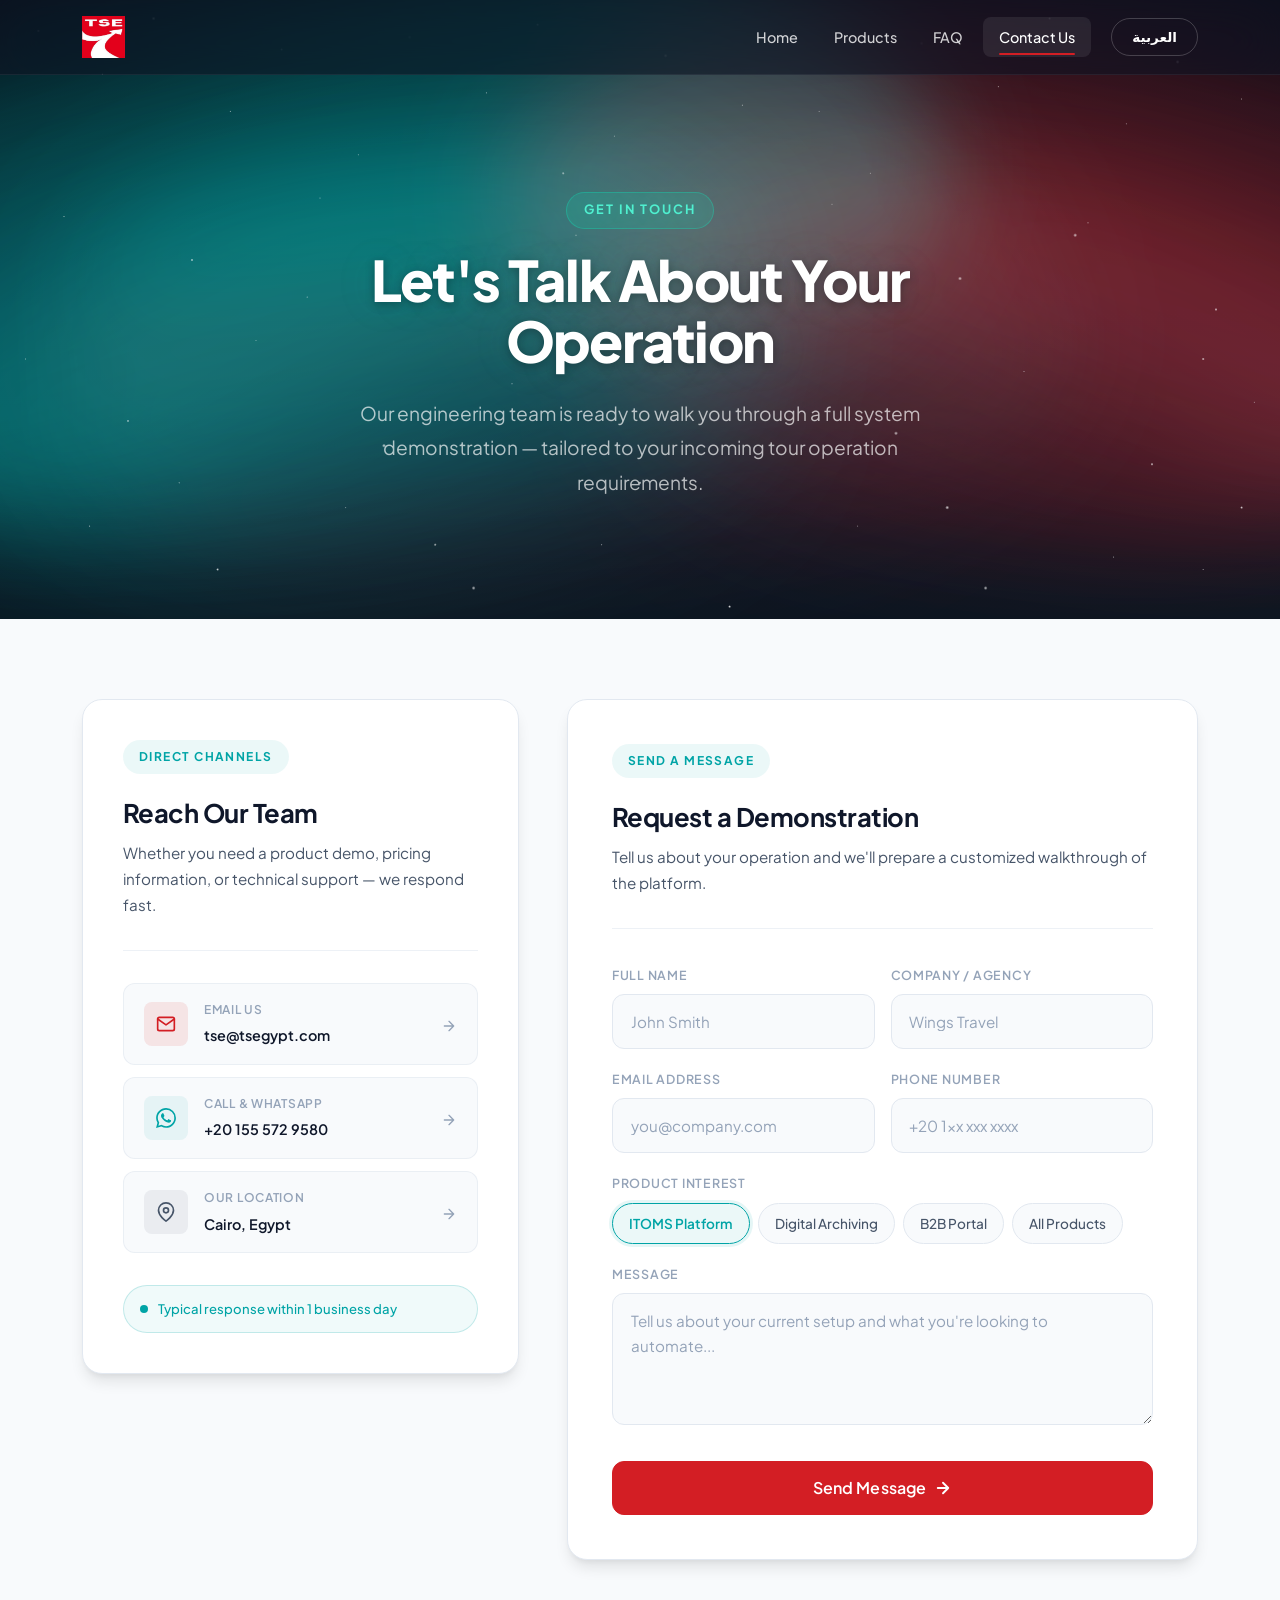
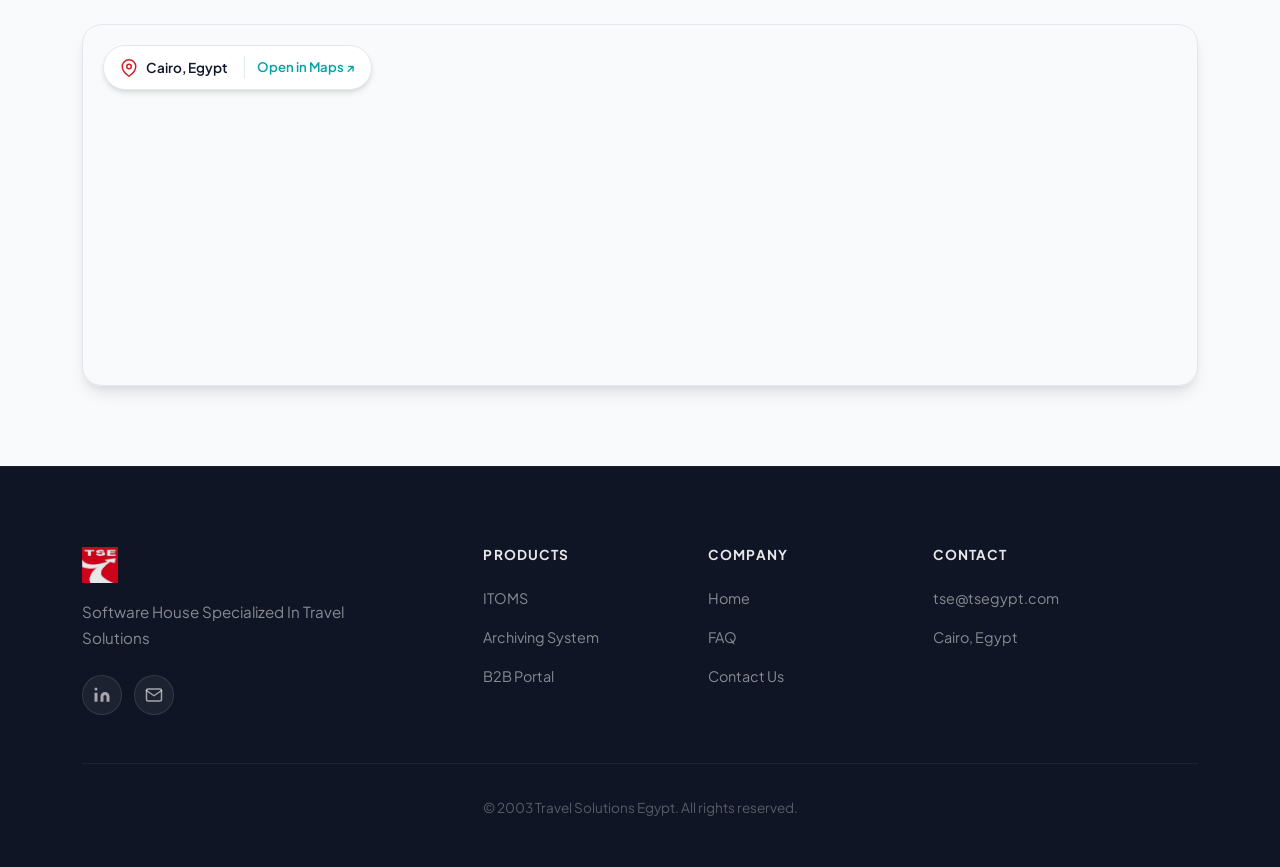
==== commit 419e12dd: "Contact Page Translation" ====
--- a/contact.html
+++ b/contact.html
@@ -363,7 +363,7 @@
             <div class="footer-grid">
                 <div class="footer-brand">
                     <img src="images/TSE-Logo.png" alt="Travel Solutions Egypt" class="footer-logo">
-                    <p class="footer-tagline">Software that powers travel.</p>
+                    <p class="footer-tagline" data-key="footer-tagline">Software House Specialized In Travel Solutions</p>
                     <div class="footer-social">
                         <a href="https://www.linkedin.com/company/travel-solutions-egypt" aria-label="LinkedIn"
                             class="social-link">
--- a/style.css
+++ b/style.css
@@ -4,6 +4,7 @@
 @import url('https://fonts.googleapis.com/css2?family=Plus+Jakarta+Sans:wght@300;400;500;600;700;800&display=swap');
 @import url('https://fonts.googleapis.com/css2?family=Noto+Sans:ital,wght@0,100..900;1,100..900&display=swap');
 @import url('https://fonts.googleapis.com/css2?family=Noto+Sans+Arabic:wght@300;400;500;600;700;800&display=swap');
+
 :root {
     --canvas-dark-indigo: #0F1524;
     --canvas-emerald-glow: #044E44;
@@ -1060,7 +1061,8 @@
 
 .float-notify {
     top: -15px;
-    inset-inline-end: -20px;             /* Automatically maps to right in LTR, left in RTL */
+    inset-inline-end: -20px;
+    /* Automatically maps to right in LTR, left in RTL */
     border-inline-start: 3px solid #4ade80;
     /* right: -20px;
     animation-delay: 2.2s;
@@ -1591,10 +1593,99 @@
 }
 
 /* ========================================== */
+/* COMPANY PROFILE STYLING                    */
+/* ========================================== */
+.about-us-section {
+    position: relative;
+    overflow: hidden;
+}
+
+.about-narrative .about-lead {
+    font-size: 1.2rem;
+    font-weight: 500;
+    line-weight: 1.6;
+    color: var(--text-heading);
+}
+
+.about-narrative .about-text {
+    font-size: 1.05rem;
+    line-height: 1.7;
+    color: var(--text-body);
+}
+
+/* Side Card Layout Container */
+.about-visual-panel {
+    padding: 1rem;
+    position: relative;
+}
+
+.about-pill-card {
+    display: flex;
+    background: var(--light-card, #ffffff);
+    border: 1px solid var(--light-border, #E2E8F0);
+    border-radius: 16px;
+    padding: 1.5rem 1.75rem;
+    box-shadow: 0 4px 20px rgba(15, 21, 36, 0.03);
+    transition: transform 0.3s ease, box-shadow 0.3s ease;
+}
+
+.about-pill-card:hover {
+    transform: translateY(-4px);
+    box-shadow: 0 10px 30px rgba(15, 21, 36, 0.06);
+}
+
+/* Accent Markers */
+.pill-accent {
+    width: 5px;
+    border-radius: 4px;
+    flex-shrink: 0;
+    margin-right: 1.25rem;
+}
+
+/* Handle layout shift cleanly on RTL environments */
+html[lang="ar"] .pill-accent {
+    margin-right: 0;
+    margin-left: 1.25rem;
+}
+
+.pill-accent.accent-red {
+    background-color: var(--brand-red, #D31E24);
+}
+
+.pill-accent.accent-teal {
+    background-color: var(--itoms-teal, #00A4A6);
+}
+
+.pill-body h4 {
+    font-size: 1.15rem;
+    font-weight: 600;
+    color: var(--text-heading);
+    margin-bottom: 0.5rem;
+}
+
+.pill-body p {
+    font-size: 0.95rem;
+    line-height: 1.5;
+    color: var(--text-body);
+    margin-bottom: 0;
+}
+
+/* Responsive adjustments */
+@media (max-width: 991px) {
+    .about-us-section .text-lg-start {
+        text-align: center !important;
+    }
+
+    .about-visual-panel {
+        margin-top: 2rem;
+    }
+}
+
+/* ========================================== */
 /* TECH STACK                                 */
 /* ========================================== */
 .tech-stack-showcase {
-    background: var(--light-bg);
+    background: white;
     border-top: 1px solid var(--light-border);
     border-bottom: 1px solid var(--light-border);
     padding: var(--space-xl) 0;
@@ -2140,9 +2231,10 @@
     html {
         scroll-behavior: auto;
     }
-    
-}
+
+}
+
 html[dir="rtl"] #whatsappNo {
-        
-        text-align: right;
-    }+
+    text-align: right;
+}
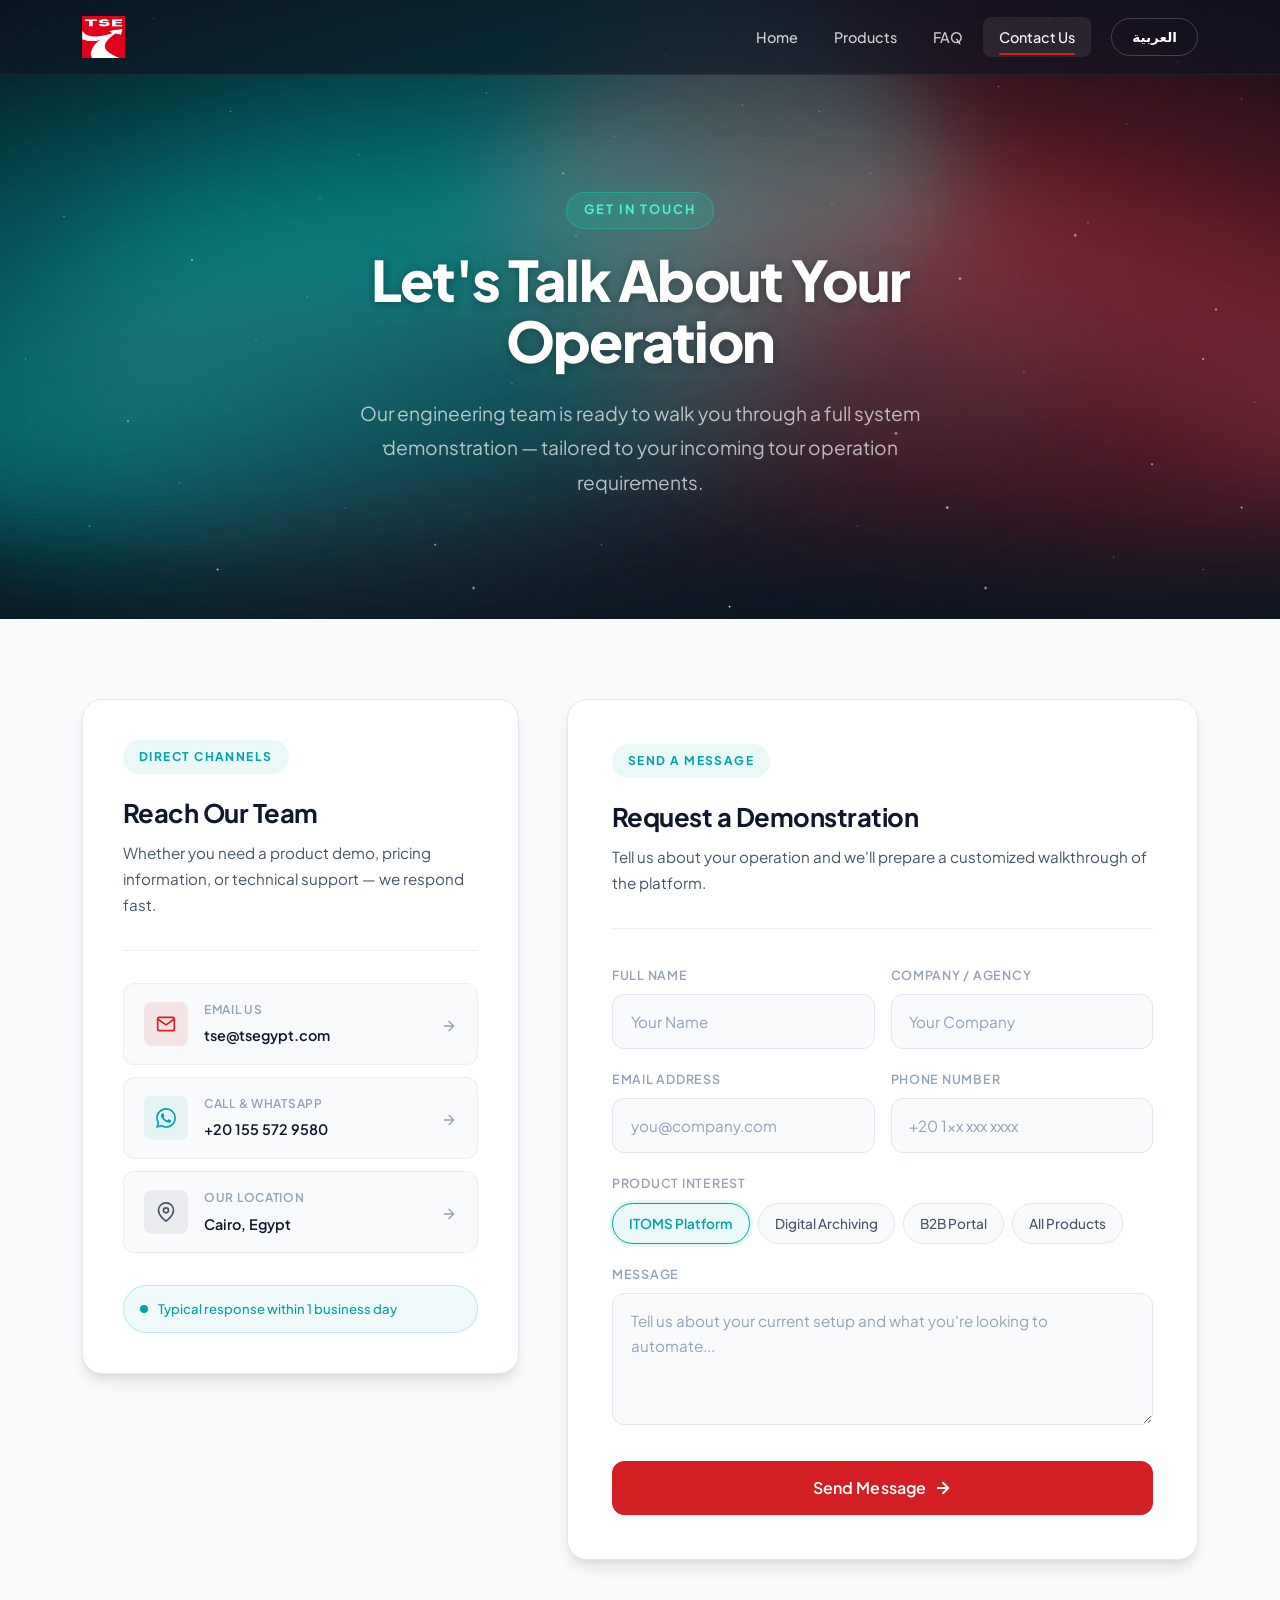
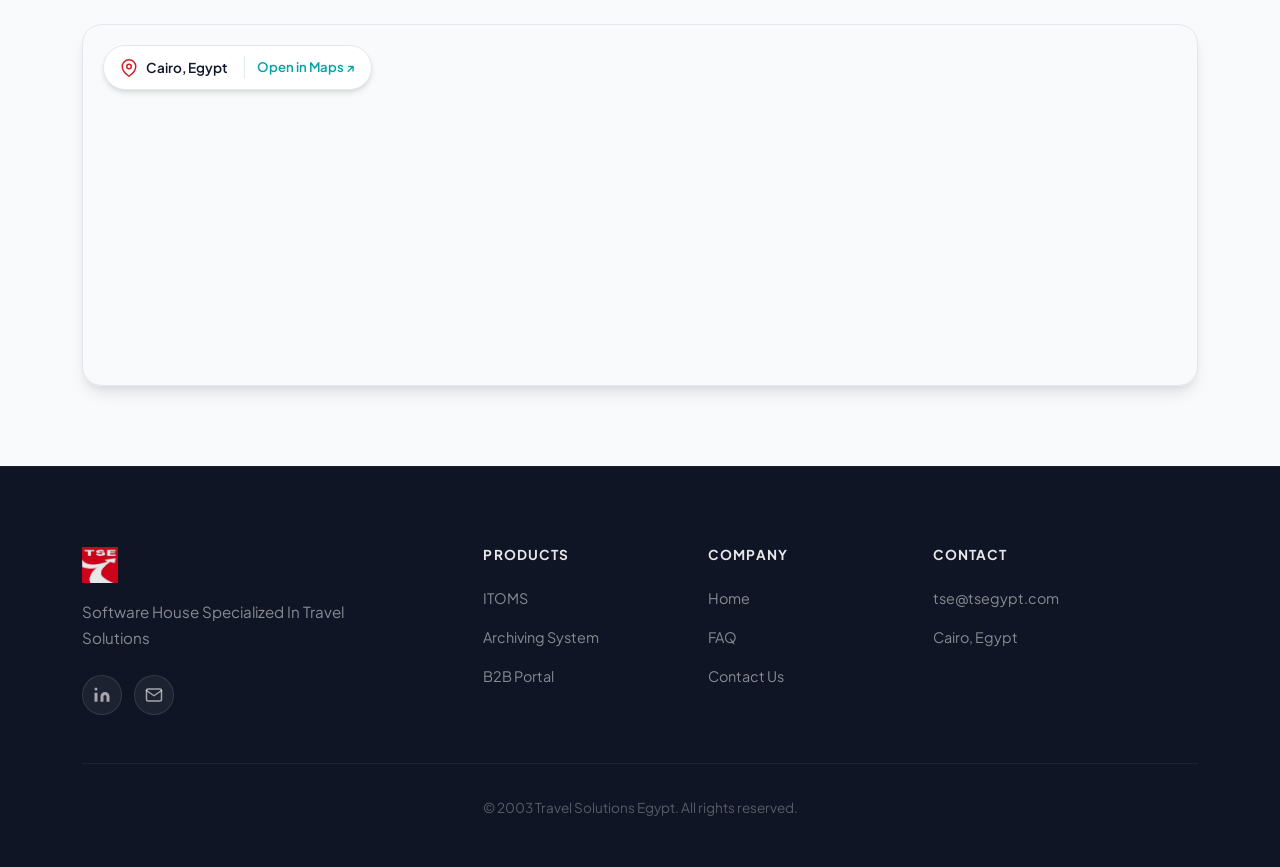
==== commit fc4dfa36: "v1.1 - add honey pot" ====
--- a/contact.html
+++ b/contact.html
@@ -223,7 +223,7 @@
                                         <label class="tse-label" for="contact-name" data-key="form-name-label">Full
                                             Name</label>
                                         <input type="text" id="contact-name" name="name" class="tse-input"
-                                            placeholder="John Smith" required autocomplete="name">
+                                            placeholder="Your Name" required autocomplete="name">
                                     </div>
                                 </div>
                                 <div class="col-sm-6">
@@ -231,7 +231,7 @@
                                         <label class="tse-label" for="contact-company"
                                             data-key="form-company-label">Company / Agency</label>
                                         <input type="text" id="contact-company" name="company" class="tse-input"
-                                            placeholder="Wings Travel" autocomplete="organization">
+                                            placeholder="Your Company" autocomplete="organization">
                                     </div>
                                 </div>
                                 <div class="col-sm-6">
@@ -276,6 +276,12 @@
                                             required></textarea>
                                     </div>
                                 </div>
+                                <!-- Honeypot: hidden from real users, bots fill it -->
+                                <div class="tse-hp-field" aria-hidden="true">
+                                    <label for="tse-website">Website</label>
+                                    <input type="text" id="tse-website" name="website" tabindex="-1" autocomplete="off">
+                                </div>
+
                                 <div class="col-12">
                                     <button type="submit" class="btn btn-red-action btn-lg w-100 contact-submit-btn"
                                         id="submit-btn">
@@ -366,7 +372,7 @@
                     <p class="footer-tagline" data-key="footer-tagline">Software House Specialized In Travel Solutions</p>
                     <div class="footer-social">
                         <a href="https://www.linkedin.com/company/travel-solutions-egypt" aria-label="LinkedIn"
-                            class="social-link">
+                            class="social-link" target="_blank" rel="noopener noreferrer">
                             <svg viewBox="0 0 24 24" fill="currentColor">
                                 <path
                                     d="M16 8a6 6 0 0 1 6 6v7h-4v-7a2 2 0 0 0-2-2 2 2 0 0 0-2 2v7h-4v-7a6 6 0 0 1 6-6z" />
@@ -387,9 +393,9 @@
                 <div class="footer-links">
                     <h4 class="footer-heading" data-key="footer-products">Products</h4>
                     <ul>
-                        <li><a href="products.html" data-key="footer-itoms">ITOMS</a></li>
-                        <li><a href="products.html" data-key="footer-Archiving-System">Archiving System</a></li>
-                        <li><a href="products.html" data-key="footer-B2B-Portal">B2B Portal</a></li>
+                        <li><a href="products.html#itoms" data-key="footer-itoms">ITOMS</a></li>
+                        <li><a href="products.html#archiving" data-key="footer-Archiving-System">Archiving System</a></li>
+                        <li><a href="products.html#b2b" data-key="footer-B2B-Portal">B2B Portal</a></li>
                     </ul>
                 </div>
                 <div class="footer-links">
@@ -404,7 +410,7 @@
                     <h4 class="footer-heading" data-key="footer-contact">Contact</h4>
                     <ul>
                         <li><a href="mailto:tse@tsegypt.com">tse@tsegypt.com</a></li>
-                        <li><span>Cairo, Egypt</span></li>
+                        <li><span data-key="footer-address">Cairo, Egypt</span></li>
                     </ul>
                 </div>
             </div>
--- a/contact.css
+++ b/contact.css
@@ -557,4 +557,18 @@
         font-size: 0.8rem;
         padding: 0.5rem 0.75rem;
     }
+}
+/* ========================================== */
+/* HONEYPOT FIELD — invisible to real users   */
+/* ========================================== */
+.tse-hp-field {
+    position: absolute;
+    left: -9999px;
+    top: -9999px;
+    width: 1px;
+    height: 1px;
+    overflow: hidden;
+    opacity: 0;
+    pointer-events: none;
+    tab-index: -1;
 }
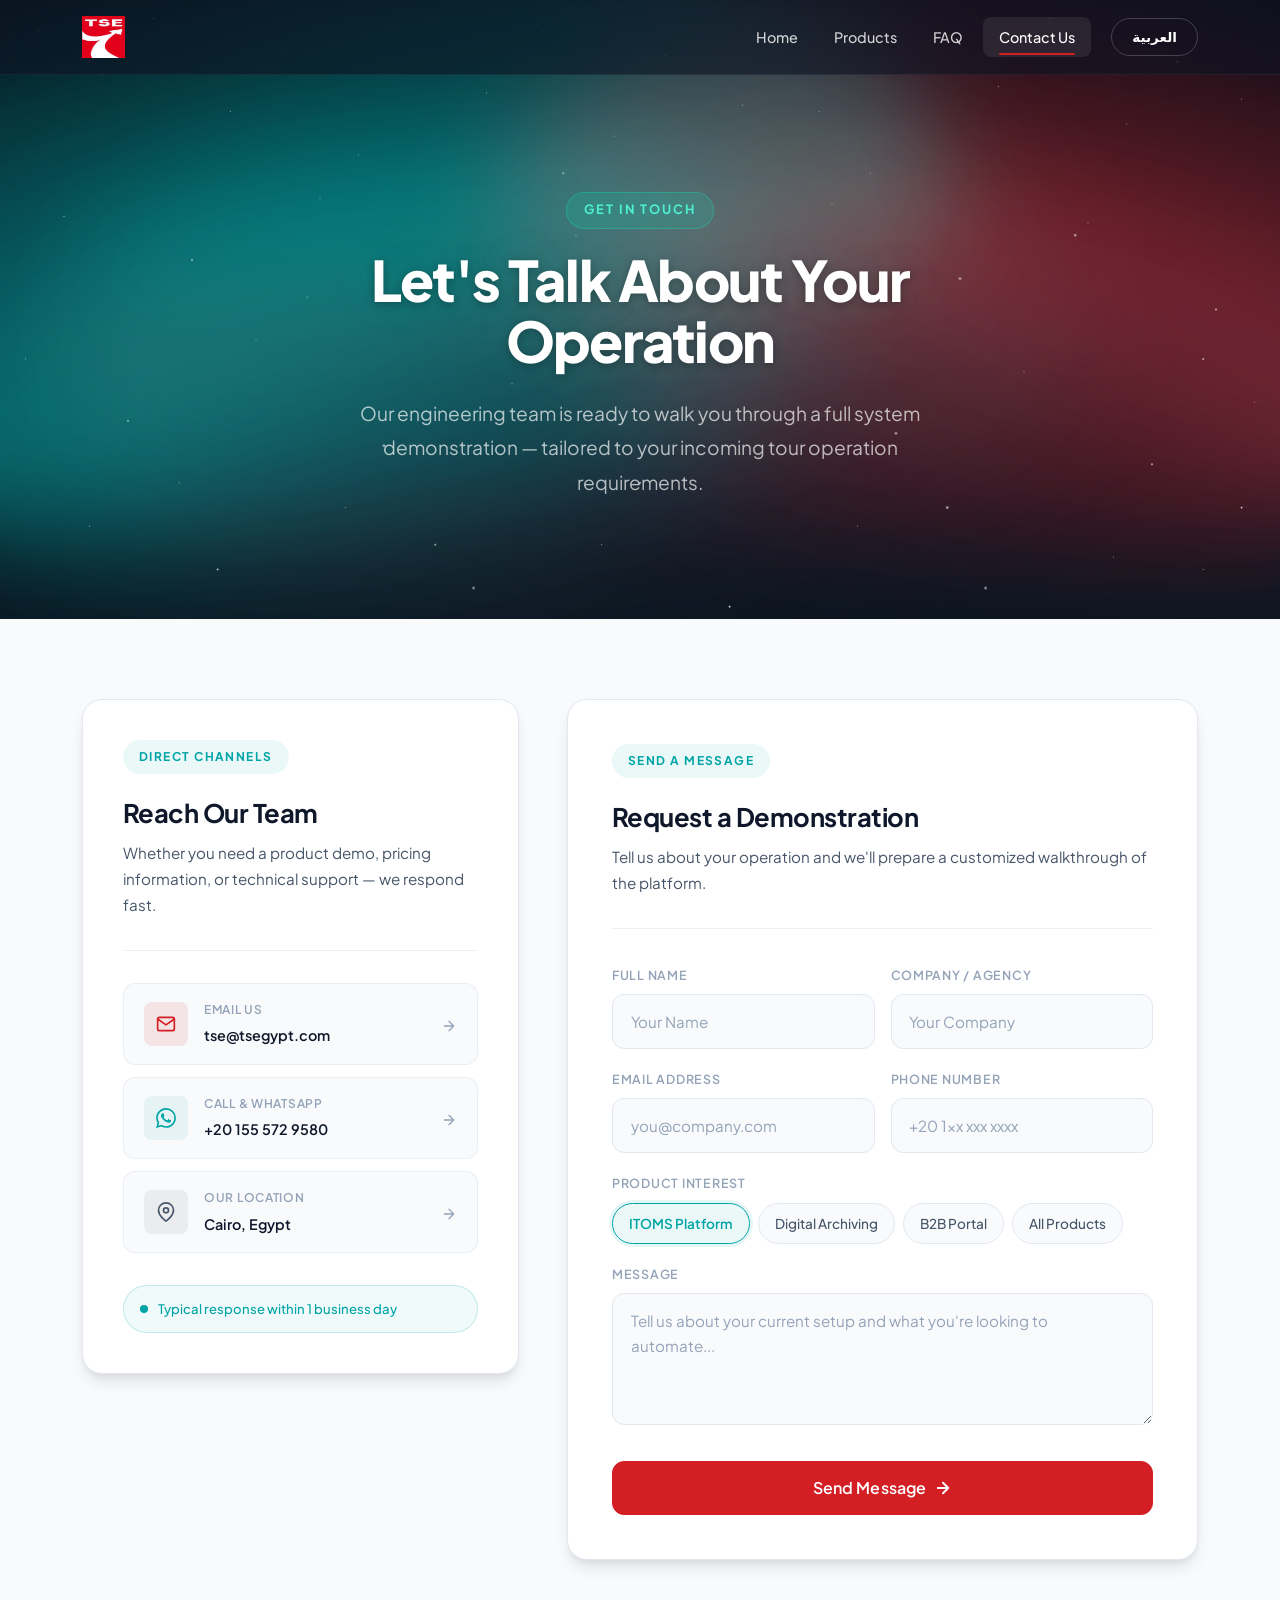
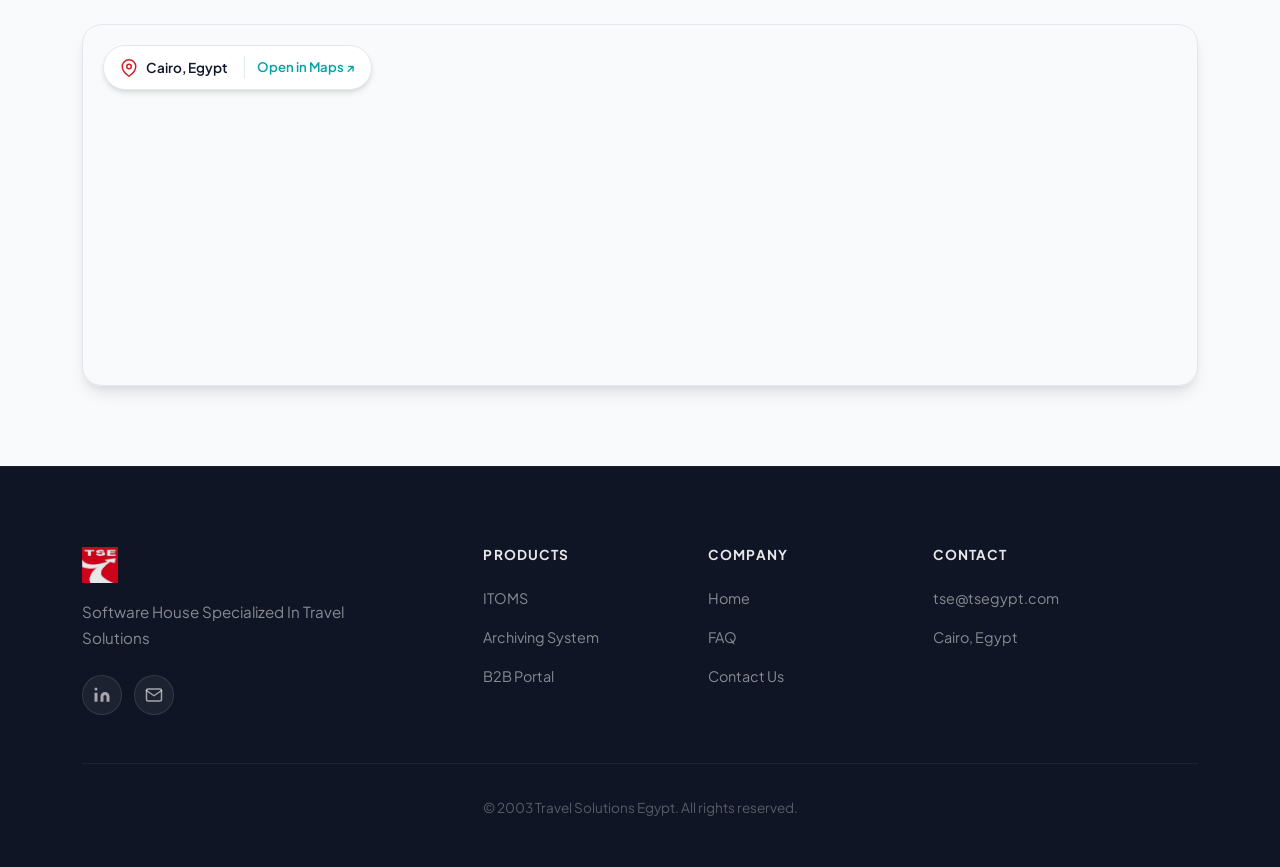
==== commit 7b143a9f: "v1.2 fixed navbar responsiveness issue" ====
--- a/contact.html
+++ b/contact.html
@@ -44,6 +44,34 @@
 
 <body data-active-page="contact.html">
 
+    <!-- Glass Navigation -->
+    <nav class="navbar navbar-expand-lg navbar-dark navbar-glass fixed-top" id="main-nav">
+        <div class="container">
+            <a class="navbar-brand py-0" href="index.html">
+                <img src="images/TSE-Logo.png" alt="Travel Solutions Egypt" class="navbar-logo">
+            </a>
+            <button class="navbar-toggler border-0" type="button" data-bs-toggle="collapse" data-bs-target="#navbarNav"
+                aria-label="Toggle navigation">
+                <span class="navbar-toggler-icon"></span>
+            </button>
+            <div class="collapse navbar-collapse" id="navbarNav">
+                <ul class="navbar-nav ms-auto align-items-lg-center gap-1">
+                    <li class="nav-item"><a class="nav-link" href="index.html" data-key="nav-home">Home</a></li>
+                    <li class="nav-item"><a class="nav-link" href="products.html" data-key="nav-products">Products</a>
+                    </li>
+                    <li class="nav-item"><a class="nav-link" href="faq.html" data-key="nav-faq">FAQ</a></li>
+                    <li class="nav-item"><a class="nav-link active" href="contact.html" data-key="nav-contact">Contact
+                            Us</a></li>
+                    <li class="nav-item ms-lg-3">
+                        <button class="lang-toggle-btn" id="lang-toggler" aria-label="Toggle language">
+                            <span class="lang-toggle-text" data-key="toggleBtn">العربية</span>
+                        </button>
+                    </li>
+                </ul>
+            </div>
+        </div>
+    </nav>
+
     <!-- Back to Top Button -->
     <button id="back-to-top" class="back-to-top" aria-label="Back to top">
         <svg width="20" height="20" viewBox="0 0 24 24" fill="none" stroke="currentColor" stroke-width="2.5"
@@ -66,33 +94,7 @@
             <div class="hero-grid-overlay"></div>
         </div>
 
-        <!-- Glass Navigation -->
-        <nav class="navbar navbar-expand-lg navbar-dark navbar-glass fixed-top" id="main-nav">
-            <div class="container">
-                <a class="navbar-brand py-0" href="index.html">
-                    <img src="images/TSE-Logo.png" alt="Travel Solutions Egypt" class="navbar-logo">
-                </a>
-                <button class="navbar-toggler border-0" type="button" data-bs-toggle="collapse"
-                    data-bs-target="#navbarNav" aria-label="Toggle navigation">
-                    <span class="navbar-toggler-icon"></span>
-                </button>
-                <div class="collapse navbar-collapse" id="navbarNav">
-                    <ul class="navbar-nav ms-auto align-items-lg-center gap-1">
-                        <li class="nav-item"><a class="nav-link" href="index.html" data-key="nav-home">Home</a></li>
-                        <li class="nav-item"><a class="nav-link" href="products.html"
-                                data-key="nav-products">Products</a></li>
-                        <li class="nav-item"><a class="nav-link" href="faq.html" data-key="nav-faq">FAQ</a></li>
-                        <li class="nav-item"><a class="nav-link active" href="contact.html"
-                                data-key="nav-contact">Contact Us</a></li>
-                        <li class="nav-item ms-lg-3">
-                            <button class="lang-toggle-btn" id="lang-toggler" aria-label="Toggle language">
-                                <span class="lang-toggle-text" data-key="toggleBtn">العربية</span>
-                            </button>
-                        </li>
-                    </ul>
-                </div>
-            </div>
-        </nav>
+
 
         <!-- Hero Text -->
         <div class="container">
@@ -369,7 +371,8 @@
             <div class="footer-grid">
                 <div class="footer-brand">
                     <img src="images/TSE-Logo.png" alt="Travel Solutions Egypt" class="footer-logo">
-                    <p class="footer-tagline" data-key="footer-tagline">Software House Specialized In Travel Solutions</p>
+                    <p class="footer-tagline" data-key="footer-tagline">Software House Specialized In Travel Solutions
+                    </p>
                     <div class="footer-social">
                         <a href="https://www.linkedin.com/company/travel-solutions-egypt" aria-label="LinkedIn"
                             class="social-link" target="_blank" rel="noopener noreferrer">
@@ -394,7 +397,8 @@
                     <h4 class="footer-heading" data-key="footer-products">Products</h4>
                     <ul>
                         <li><a href="products.html#itoms" data-key="footer-itoms">ITOMS</a></li>
-                        <li><a href="products.html#archiving" data-key="footer-Archiving-System">Archiving System</a></li>
+                        <li><a href="products.html#archiving" data-key="footer-Archiving-System">Archiving System</a>
+                        </li>
                         <li><a href="products.html#b2b" data-key="footer-B2B-Portal">B2B Portal</a></li>
                     </ul>
                 </div>
--- a/style.css
+++ b/style.css
@@ -100,6 +100,7 @@
     min-height: 100vh;
     display: flex;
     align-items: center;
+    max-width: 100vw;
 }
 
 .blended-hero-zone .container {
@@ -2143,6 +2144,16 @@
     .solid-red-banner {
         padding: 3rem 1.5rem !important;
     }
+
+    .navbar-collapse {
+        background: rgba(10, 17, 31, 0.95);
+        /* Matches your dark hero theme */
+        backdrop-filter: blur(10px);
+        padding: 1rem;
+        border-radius: var(--radius-lg);
+        margin-top: 0.5rem;
+        border: 1px solid rgba(255, 255, 255, 0.05);
+    }
 }
 
 @media (max-width: 576px) {
@@ -2237,4 +2248,12 @@
 html[dir="rtl"] #whatsappNo {
 
     text-align: right;
+}
+
+html,
+body {
+    max-width: 100%;
+    overflow-x: hidden;
+    margin: 0;
+    padding: 0;
 }
--- a/contact.css
+++ b/contact.css
@@ -185,8 +185,15 @@
 }
 
 @keyframes pulse-dot {
-    0%, 100% { box-shadow: 0 0 0 0 rgba(0, 164, 166, 0.4); }
-    50% { box-shadow: 0 0 0 6px rgba(0, 164, 166, 0); }
+
+    0%,
+    100% {
+        box-shadow: 0 0 0 0 rgba(0, 164, 166, 0.4);
+    }
+
+    50% {
+        box-shadow: 0 0 0 6px rgba(0, 164, 166, 0);
+    }
 }
 
 /* ========================================== */
@@ -351,8 +358,15 @@
 }
 
 @keyframes successPop {
-    from { transform: scale(0.6); opacity: 0; }
-    to { transform: scale(1); opacity: 1; }
+    from {
+        transform: scale(0.6);
+        opacity: 0;
+    }
+
+    to {
+        transform: scale(1);
+        opacity: 1;
+    }
 }
 
 .form-success-state h3 {
@@ -453,6 +467,7 @@
 html[dir="rtl"] .channel-arrow svg {
     transform: rotate(180deg);
 }
+
 /* ========================================== */
 /* CLICKABLE MAP OVERLAY                      */
 /* ========================================== */
@@ -515,6 +530,7 @@
         padding: 0.6rem 1rem;
     }
 }
+
 /* ========================================== */
 /* RESPONSIVE                                 */
 /* ========================================== */
@@ -558,6 +574,7 @@
         padding: 0.5rem 0.75rem;
     }
 }
+
 /* ========================================== */
 /* HONEYPOT FIELD — invisible to real users   */
 /* ========================================== */
@@ -571,4 +588,16 @@
     opacity: 0;
     pointer-events: none;
     tab-index: -1;
+}
+
+@media (max-width: 991.98px) {
+    .navbar-collapse {
+        background: rgba(10, 17, 31, 0.95);
+        /* Matches your dark hero theme */
+        backdrop-filter: blur(10px);
+        padding: 1rem;
+        border-radius: var(--radius-lg);
+        margin-top: 0.5rem;
+        border: 1px solid rgba(255, 255, 255, 0.05);
+    }
 }
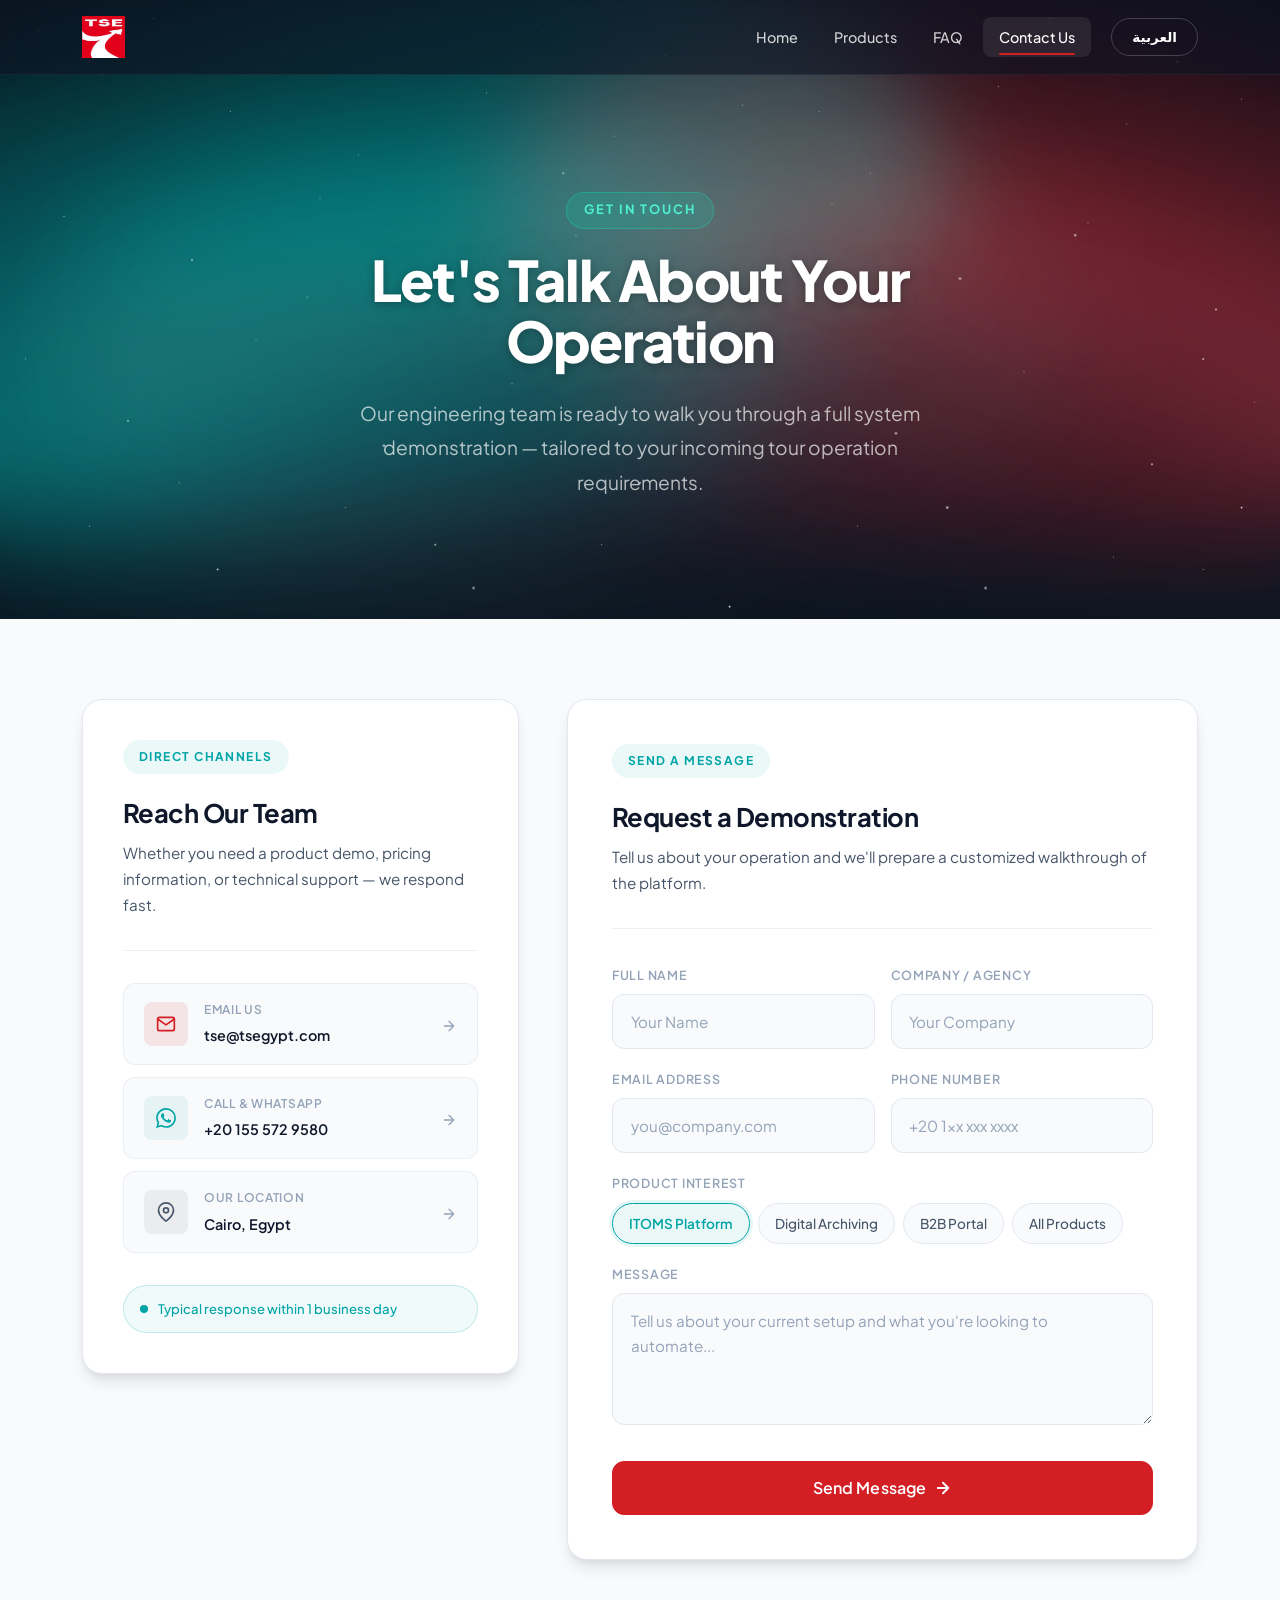
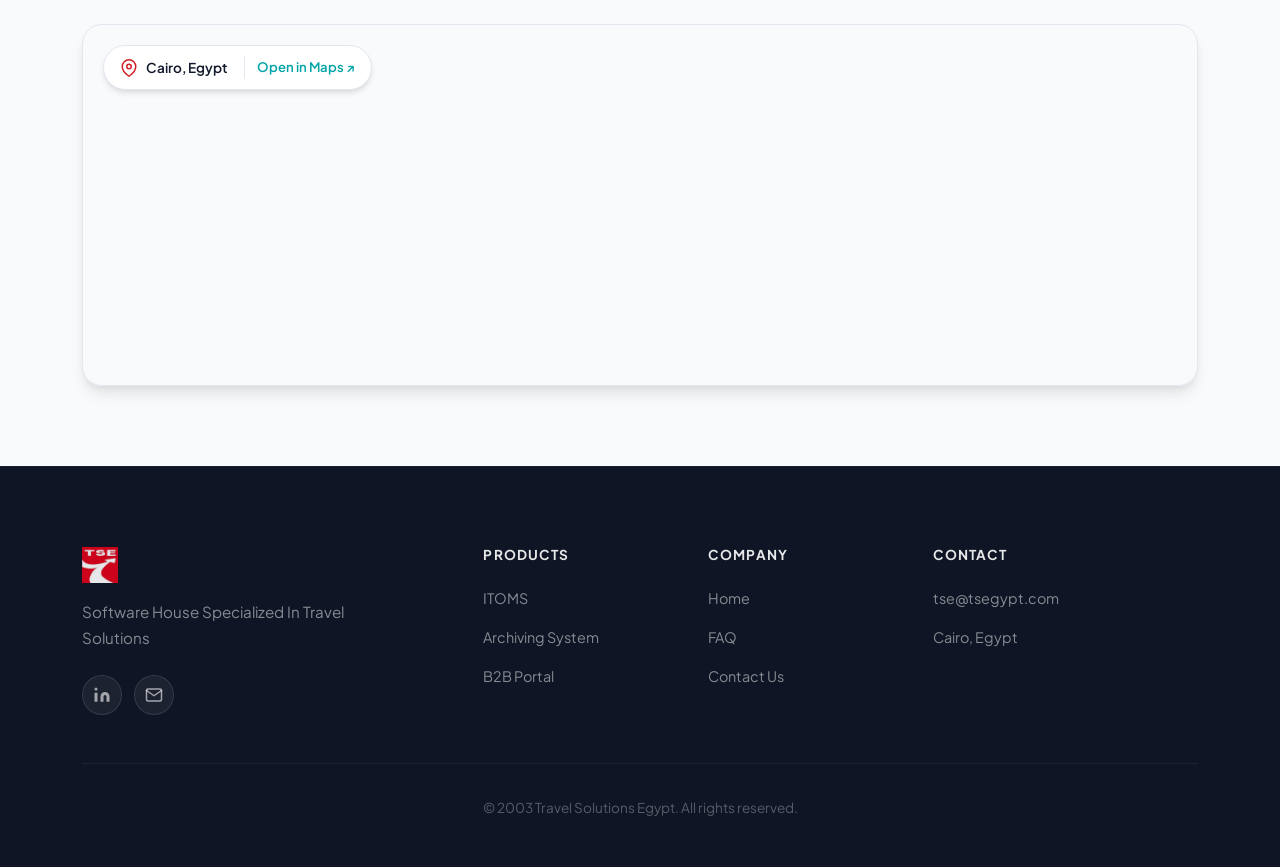
==== commit 542ce8bf: "fixed contact page transition" ====
--- a/contact.html
+++ b/contact.html
@@ -7,31 +7,51 @@
     <meta name="description"
         content="Contact Travel Solutions Egypt — Get in touch with our engineering team for a system demonstration.">
     <title>Contact Us | TSE — Travel Solutions Egypt</title>
+
+    <!-- Preload both fonts to prevent FOUT when switching -->
+    <link rel="preconnect" href="https://fonts.googleapis.com">
+    <link rel="preconnect" href="https://fonts.gstatic.com" crossorigin>
+    <link rel="preload"
+        href="https://fonts.googleapis.com/css2?family=Plus+Jakarta+Sans:wght@300;400;500;600;700;800&display=swap"
+        as="style">
+    <link rel="preload"
+        href="https://fonts.googleapis.com/css2?family=Noto+Sans+Arabic:wght@300;400;500;600;700;800&display=swap"
+        as="style">
+
+    <!-- Load both CSS frameworks upfront (no disabled attribute) -->
+    <!-- LTR is default, RTL loads inert but ready -->
     <link rel="stylesheet" href="bootstrap-5.3.8-dist/css/bootstrap.min.css" id="bootstrap-ltr">
-    <link rel="stylesheet" href="bootstrap-5.3.8-dist/css/bootstrap.rtl.min.css" id="bootstrap-rtl" disabled>
+    <link rel="stylesheet" href="bootstrap-5.3.8-dist/css/bootstrap.rtl.min.css" id="bootstrap-rtl" media="none"
+        onload="if(this.media!=='none')this.media='none'">
+
     <link rel="stylesheet" href="style.css">
     <link rel="stylesheet" href="contact.css">
-    <link rel="preconnect" href="https://fonts.googleapis.com">
-    <link rel="preconnect" href="https://fonts.gstatic.com" crossorigin>
+
+    <!-- Critical: Language applied before ANY rendering -->
     <script>
         (function () {
             const savedLang = localStorage.getItem('selectedLang') || 'en';
+            const html = document.documentElement;
+
             if (savedLang === 'ar') {
-                // 1. Set document attributes immediately
-                document.documentElement.setAttribute('lang', 'ar');
-                document.documentElement.setAttribute('dir', 'rtl');
-                document.documentElement.classList.add('lang-loading');
-
-                // 2. Disable LTR and enable RTL CSS immediately before layout builds
-                const ltrCss = document.getElementById('bootstrap-ltr');
-                const rtlCss = document.getElementById('bootstrap-rtl');
-                if (ltrCss) ltrCss.setAttribute('disabled', 'true');
-                if (rtlCss) rtlCss.removeAttribute('disabled');
+                html.setAttribute('lang', 'ar');
+                html.setAttribute('dir', 'rtl');
+                html.classList.add('lang-loading');
+
+                // Swap stylesheet media synchronously before paint
+                const ltr = document.getElementById('bootstrap-ltr');
+                const rtl = document.getElementById('bootstrap-rtl');
+                if (ltr) ltr.media = 'none';
+                if (rtl) rtl.media = 'all';
+            } else {
+                html.setAttribute('lang', 'en');
+                html.setAttribute('dir', 'ltr');
             }
         })();
     </script>
 
     <style>
+        /* Prevent FOUC on AR page reload before JS runs */
         .lang-loading body {
             opacity: 0 !important;
             visibility: hidden !important;
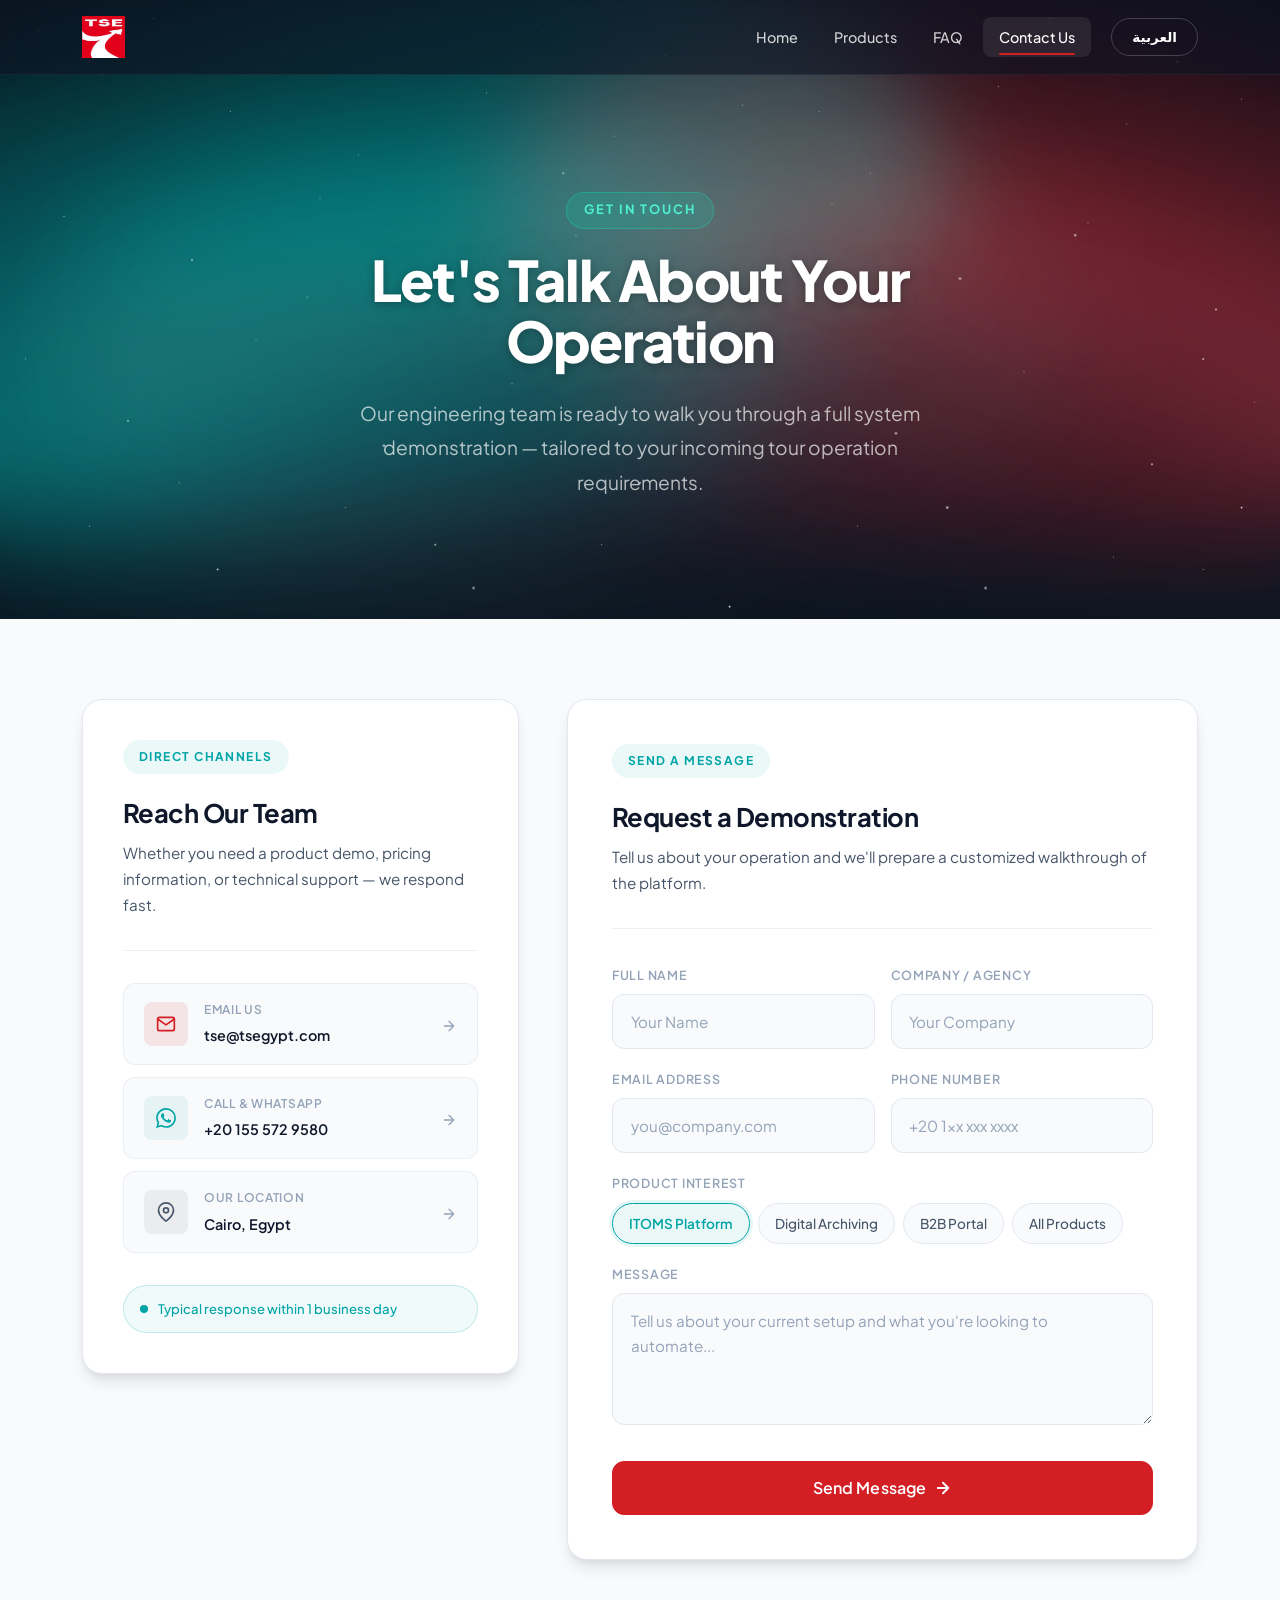
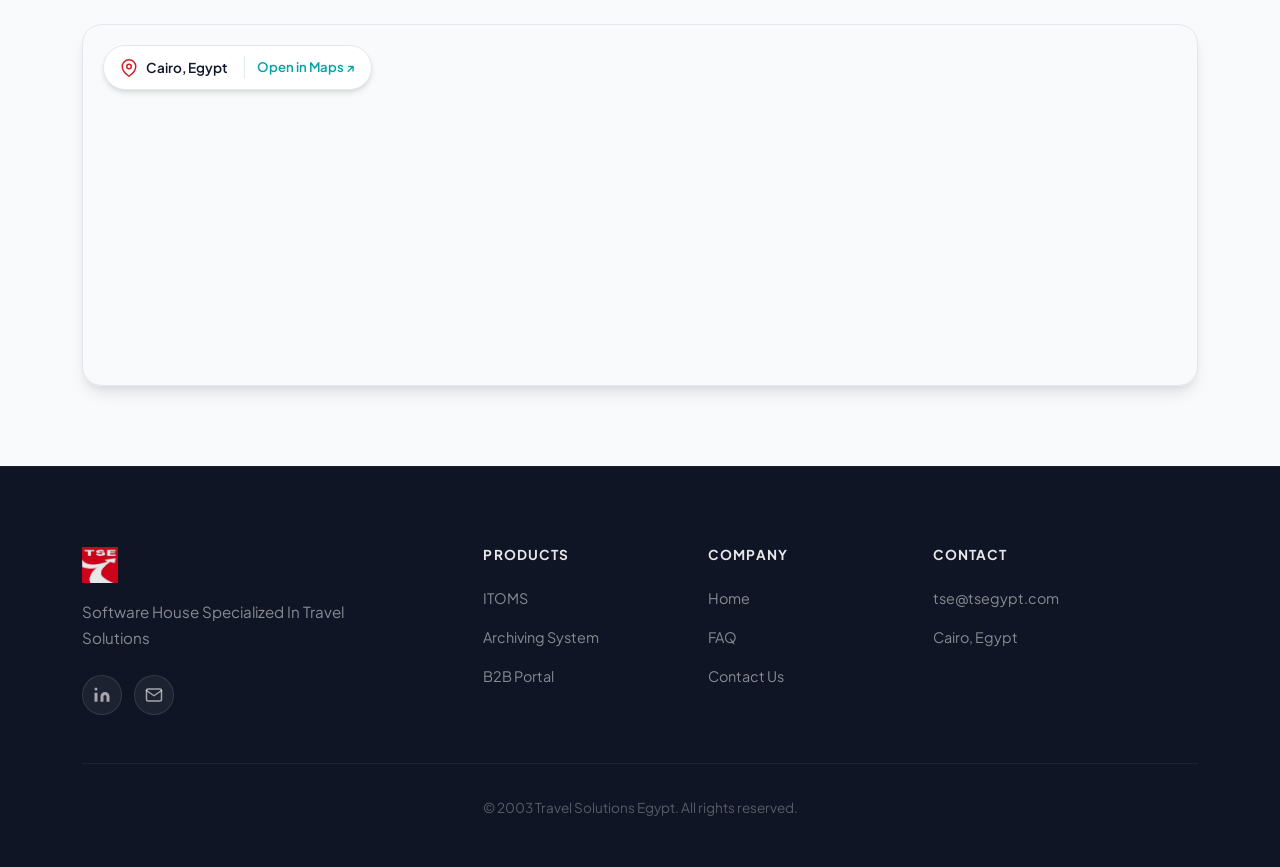
==== commit 92ad83cd: "added w3 web forms" ====
--- a/contact.html
+++ b/contact.html
@@ -238,7 +238,8 @@
                             </p>
                         </div>
 
-                        <form id="contact-form" novalidate>
+                        <form id="contact-form" novalidate action="https://api.web3forms.com/submit" method="POST">
+                            <input type="hidden" name="access_key" value="23ed1d65-f3da-42f1-981c-4496641a5833">
                             <div class="row g-3">
                                 <div class="col-sm-6">
                                     <div class="tse-form-group">
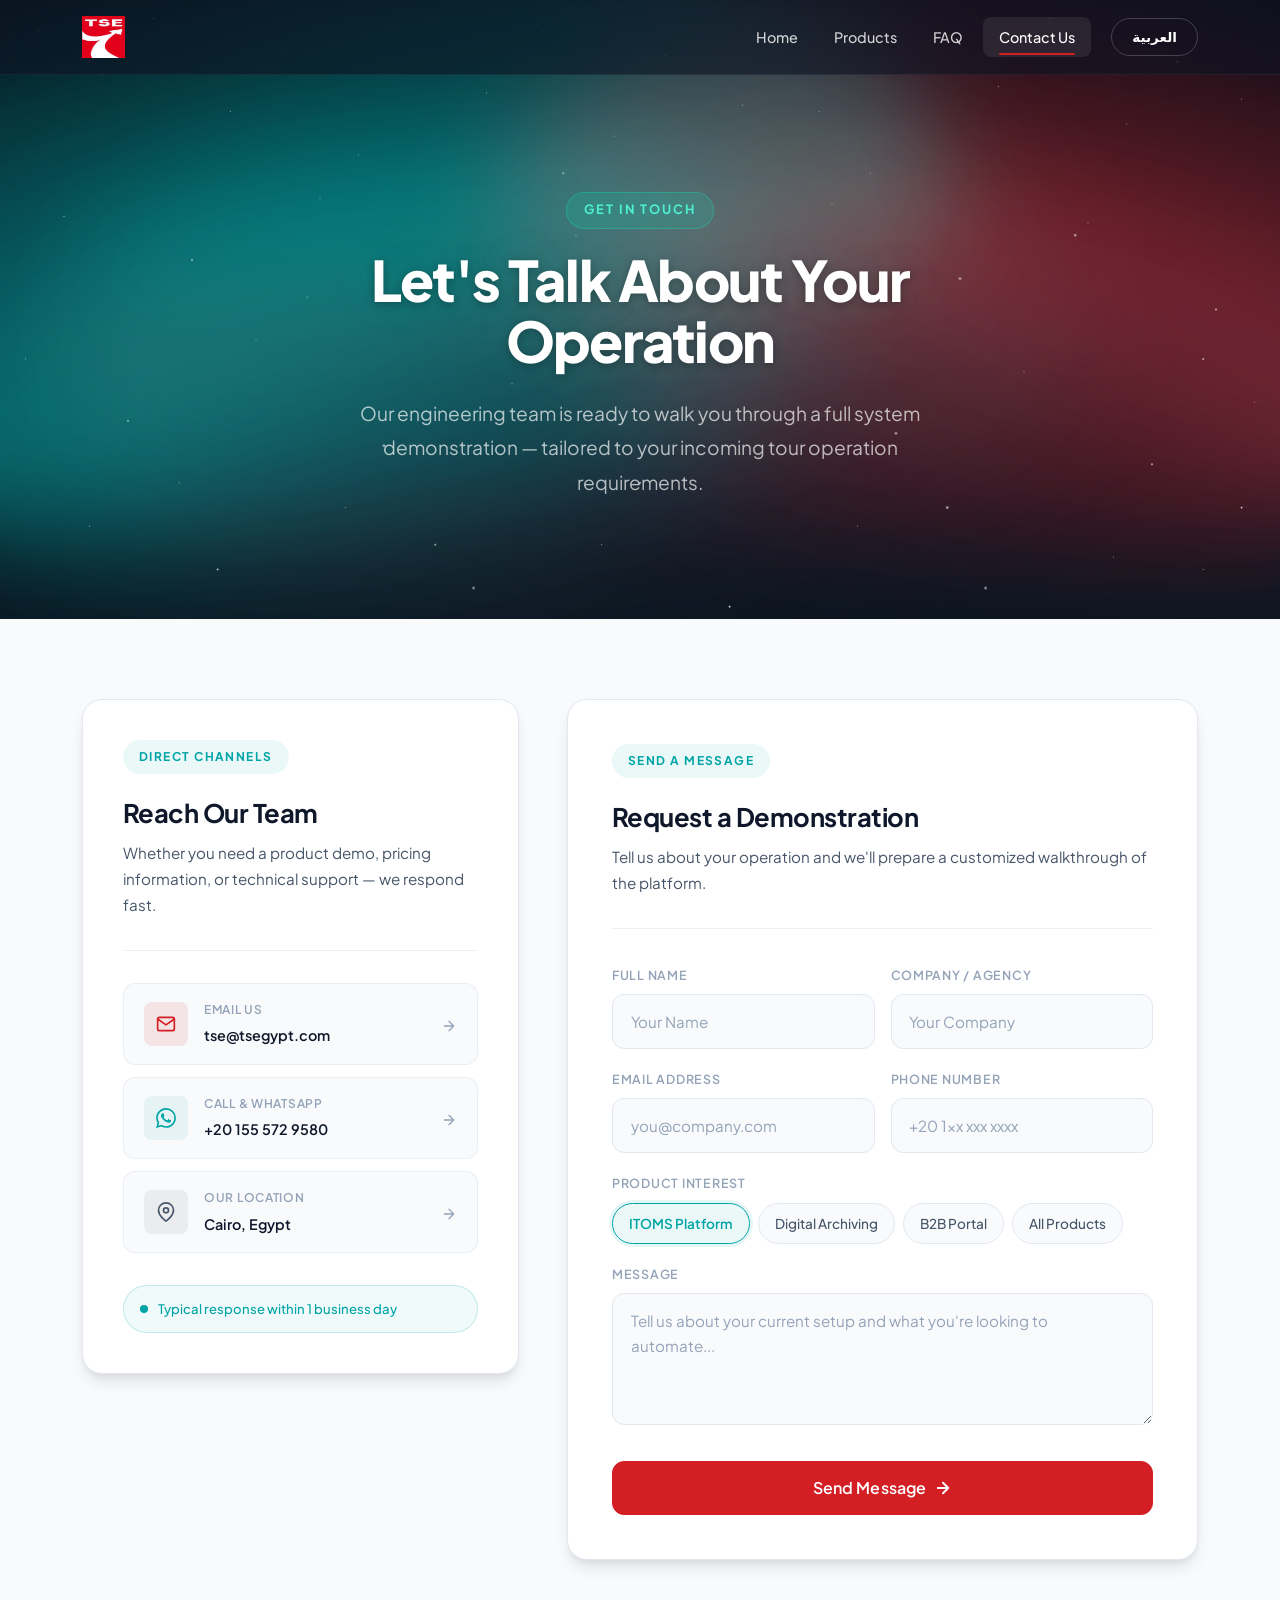
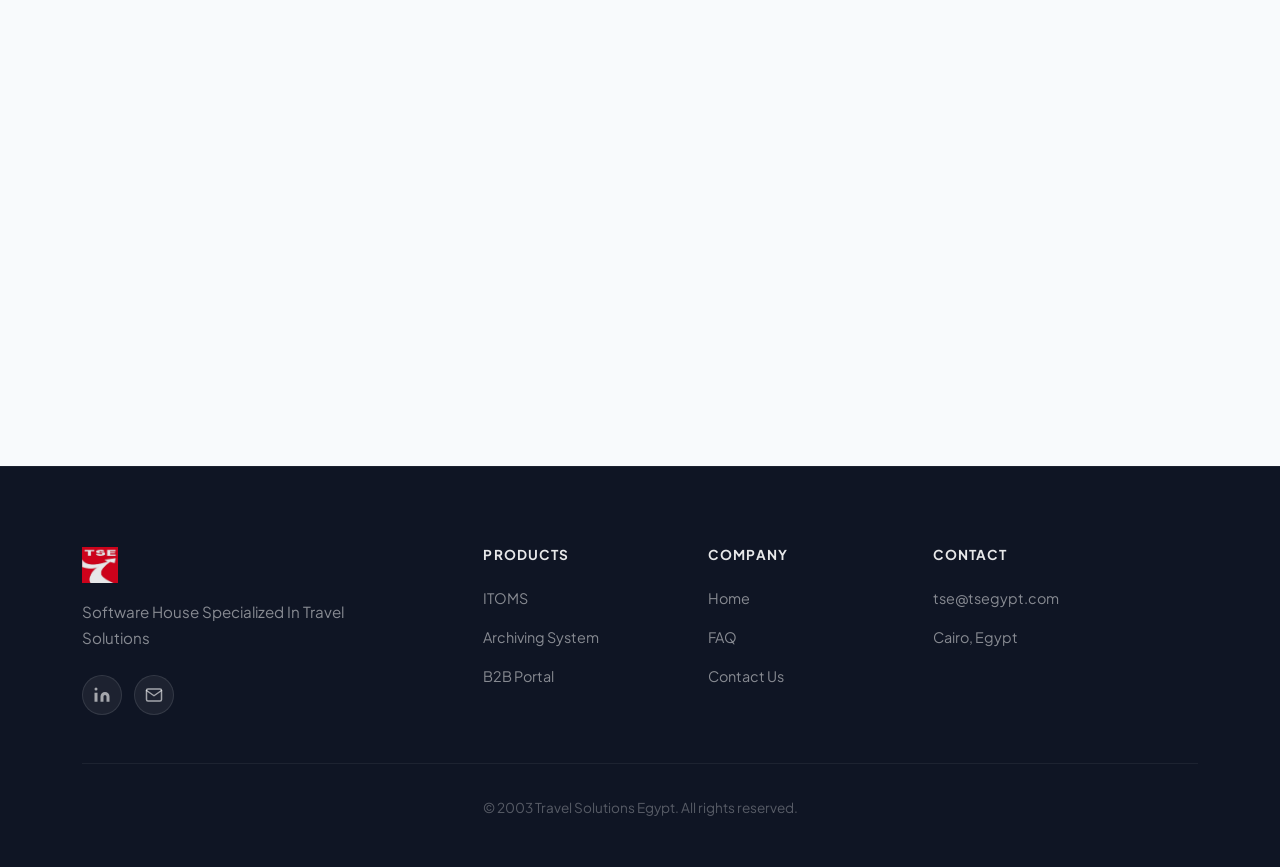
==== commit c84f34ba: "changed to test contact form" ====
--- a/contact.html
+++ b/contact.html
@@ -239,7 +239,7 @@
                         </div>
 
                         <form id="contact-form" novalidate action="https://api.web3forms.com/submit" method="POST">
-                            <input type="hidden" name="access_key" value="23ed1d65-f3da-42f1-981c-4496641a5833">
+                            <input type="hidden" name="access_key" value="bfc1768f-cf59-4b0f-95ef-aa6994c7791b">
                             <div class="row g-3">
                                 <div class="col-sm-6">
                                     <div class="tse-form-group">
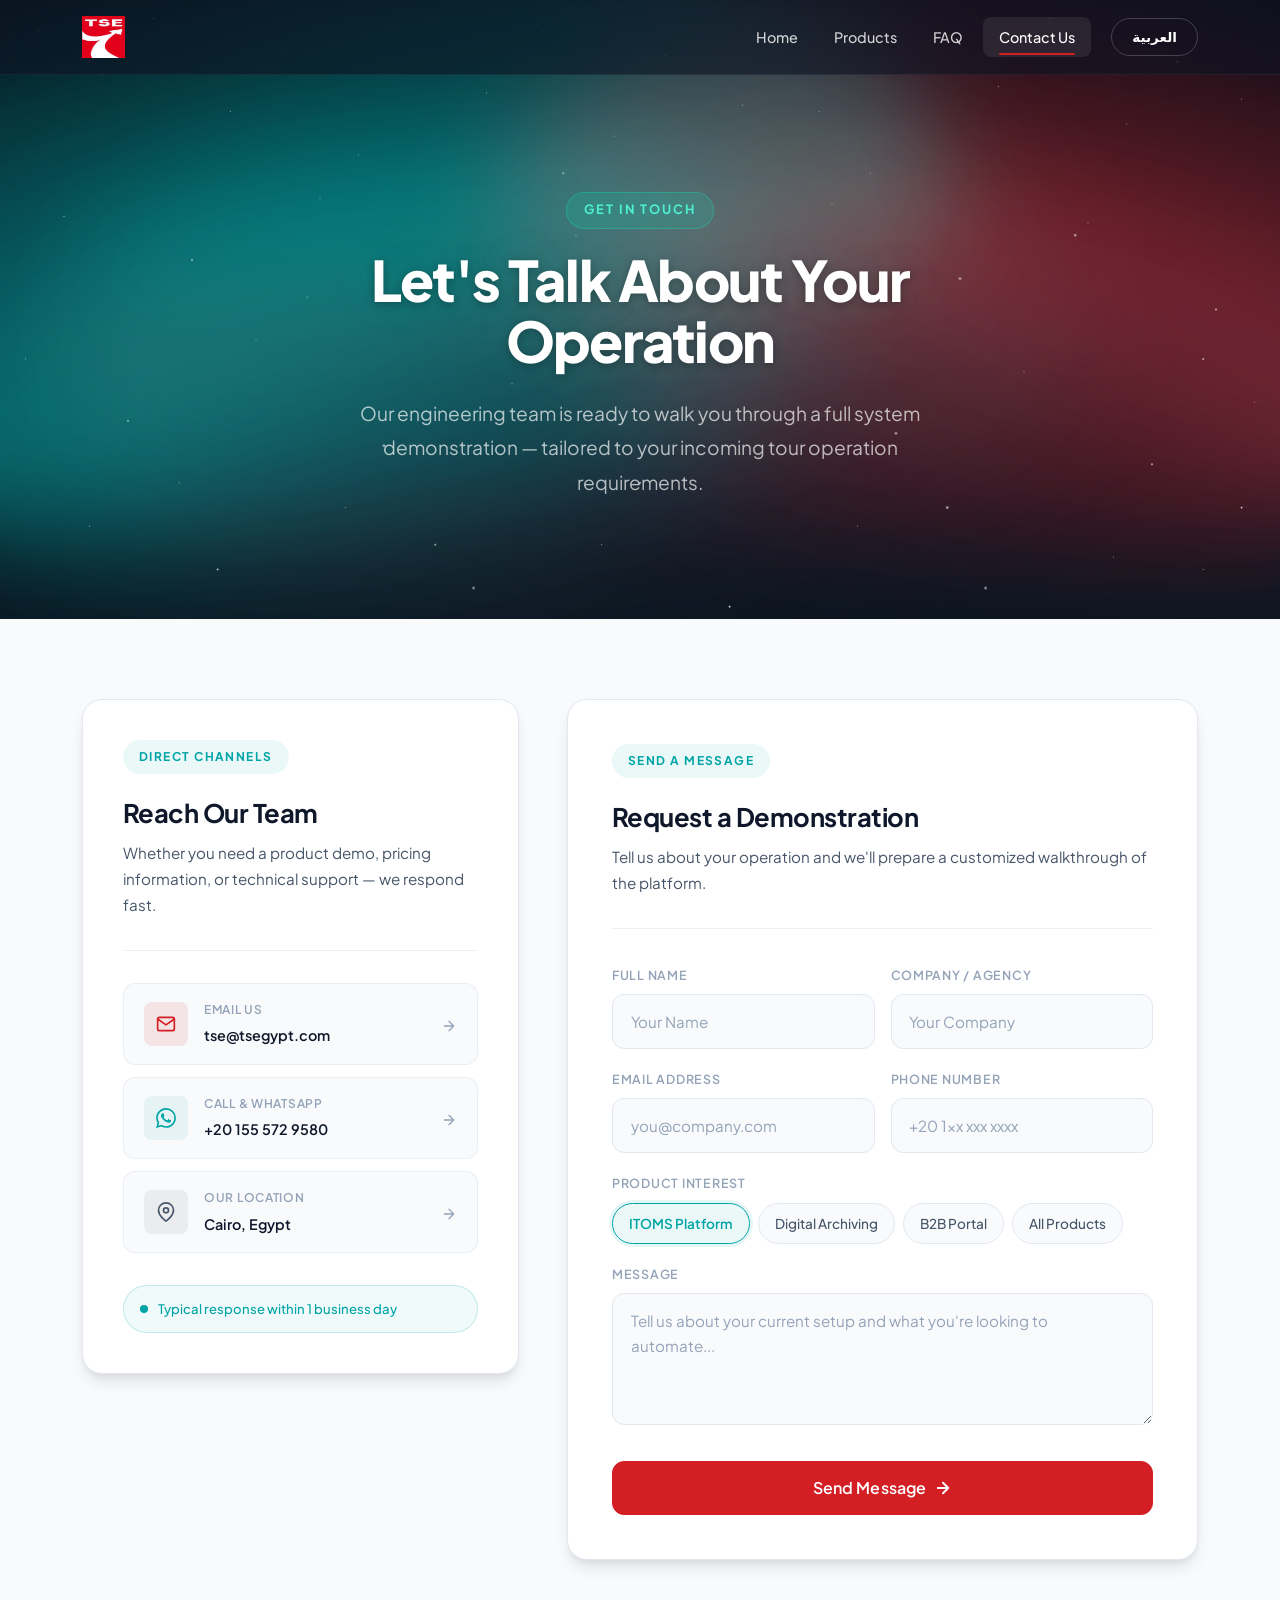
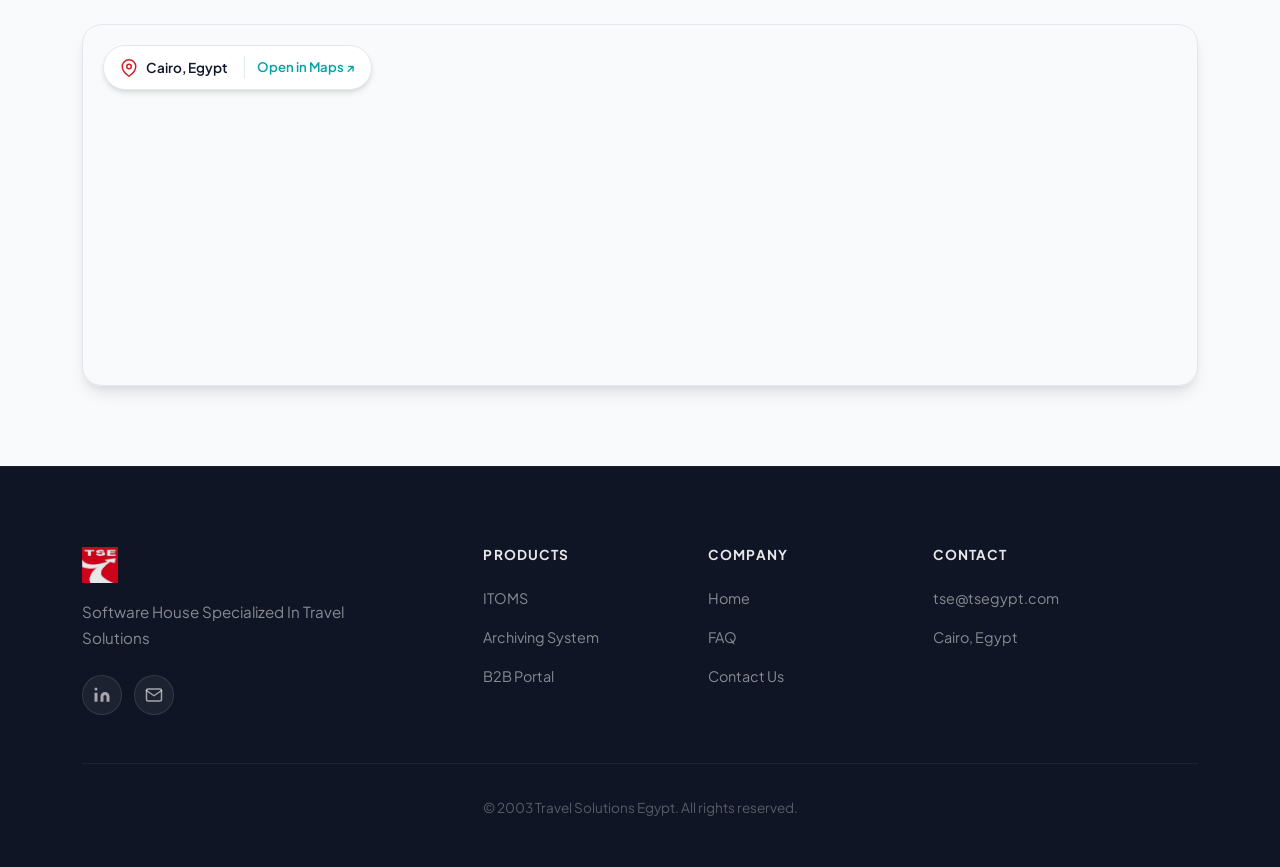
==== commit 91081b08: "all website (Browsers responsive fix)" ====
--- a/contact.html
+++ b/contact.html
@@ -21,8 +21,7 @@
     <!-- Load both CSS frameworks upfront (no disabled attribute) -->
     <!-- LTR is default, RTL loads inert but ready -->
     <link rel="stylesheet" href="bootstrap-5.3.8-dist/css/bootstrap.min.css" id="bootstrap-ltr">
-    <link rel="stylesheet" href="bootstrap-5.3.8-dist/css/bootstrap.rtl.min.css" id="bootstrap-rtl" media="none"
-        onload="if(this.media!=='none')this.media='none'">
+    <link rel="stylesheet" href="bootstrap-5.3.8-dist/css/bootstrap.rtl.min.css" id="bootstrap-rtl" media="none">
 
     <link rel="stylesheet" href="style.css">
     <link rel="stylesheet" href="contact.css">
